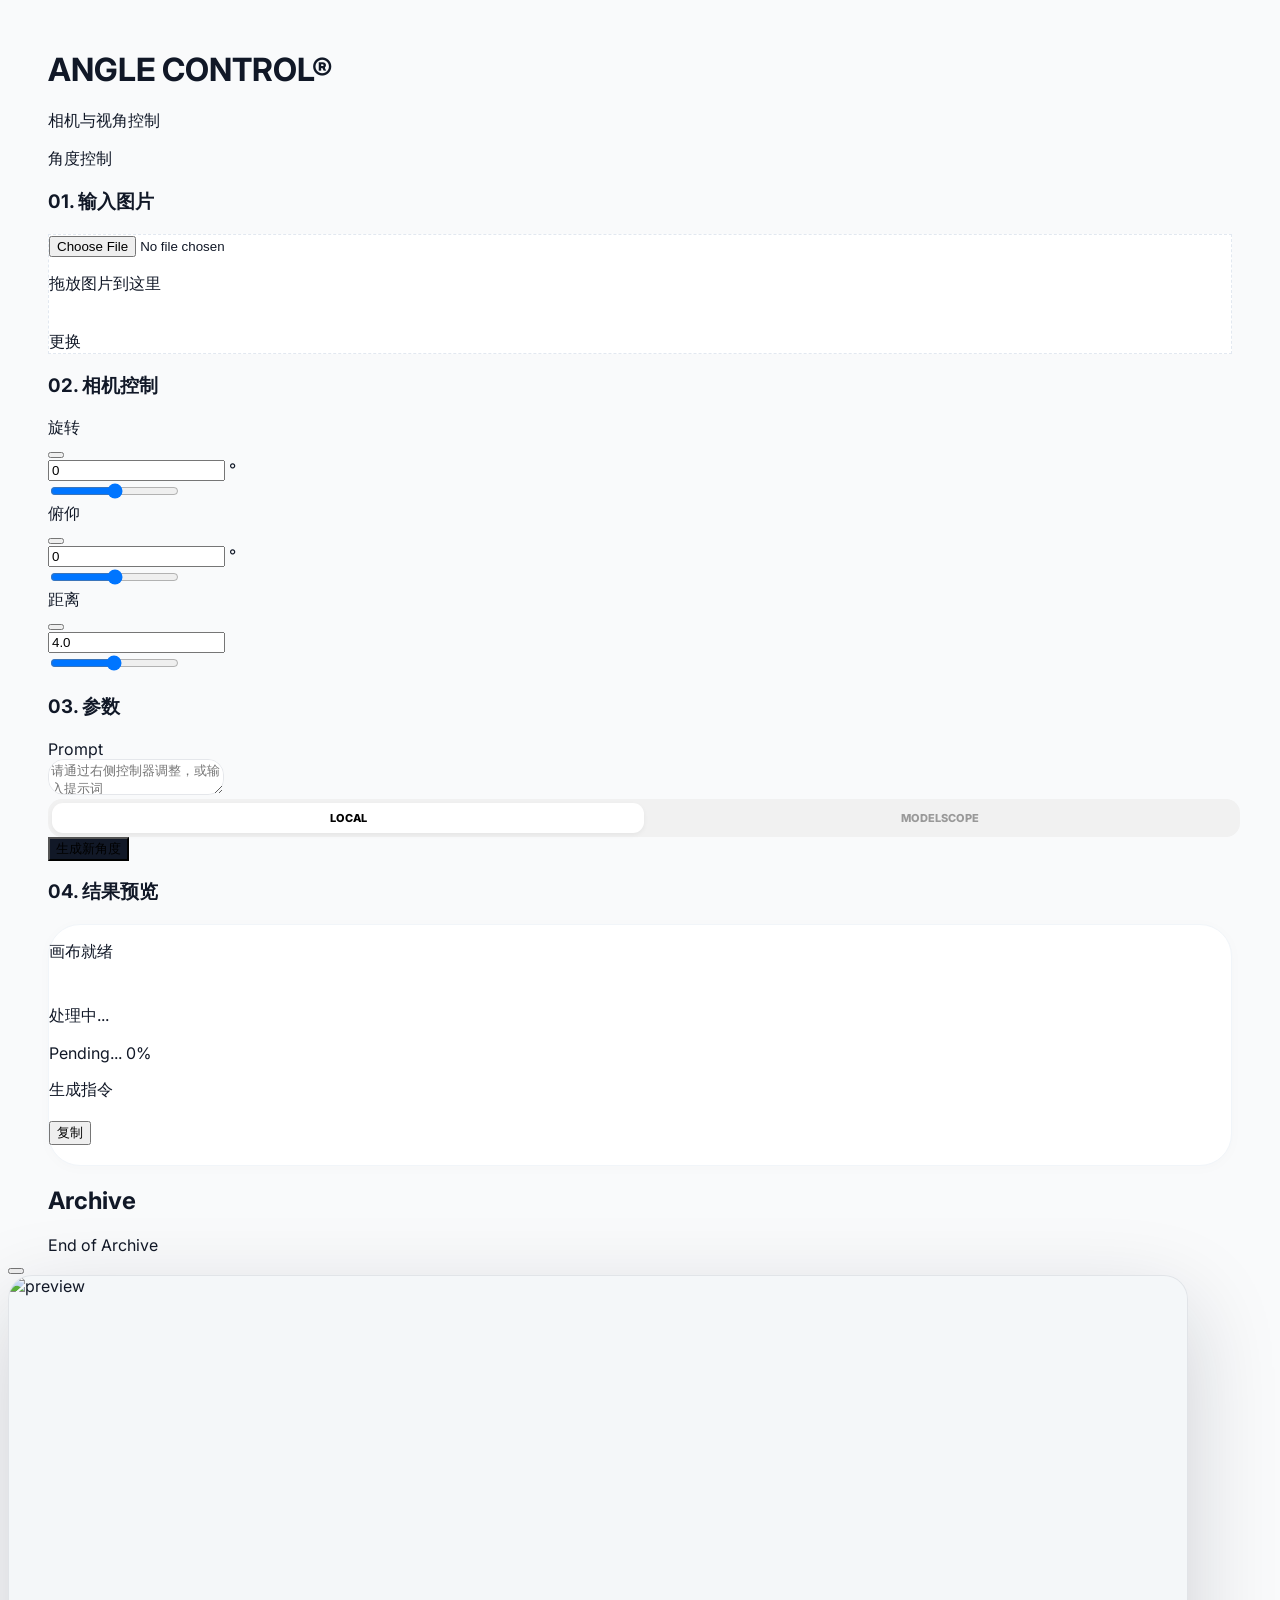
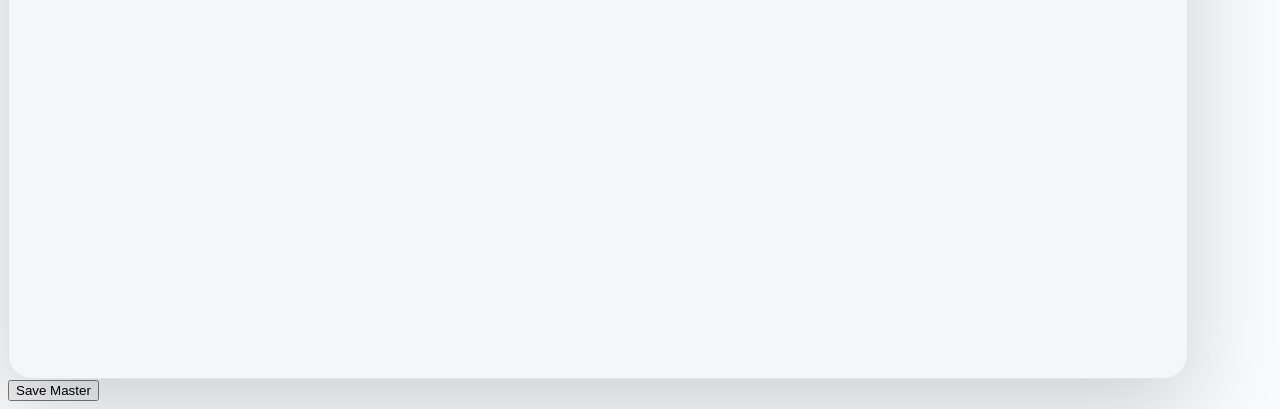
==== static/angle.html @ 5c7ffe30 "Add files via upload" ====
<!DOCTYPE html>
<html lang="zh-CN">

<head>
    <meta charset="UTF-8">
    <meta name="viewport" content="width=device-width, initial-scale=1.0">
    <link rel="icon" href="/static/logo.png" type="image/png">
    <title>Angle Control | 视角重塑</title>
    <script>
        (function(){
            try {
                var theme = localStorage.getItem('studio_theme') || localStorage.getItem('canvas_theme') || 'light';
                if(theme === 'dark') {
                    document.documentElement.classList.add('studio-theme-dark');
                    document.documentElement.classList.add('theme-dark');
                }
            } catch(e) {}
        })();
    </script>
    <script src="https://cdn.tailwindcss.com"></script>
    <script src="https://unpkg.com/lucide@latest"></script>
    <script src="/static/theme.js?v=20260516-theme-sync"></script>
    <script src="/static/i18n.js?v=20260512-pages2"></script>
    <script src="/static/image-preview.js?v=20260516"></script>
    <script src="/static/history-bulk-manager.js?v=20260517"></script>
    <script type="importmap">
        {
            "imports": {
                "three": "https://unpkg.com/three@0.160.0/build/three.module.js"
            }
        }
    </script>
    <style>
        @import url('https://fonts.googleapis.com/css2?family=Inter:wght@300;400;600;800&family=JetBrains+Mono:wght@400;700&display=swap');

        :root {
            --accent: #111827;
            --bg: #f9fafb;
            --card: #ffffff;
            --easing: cubic-bezier(0.4, 0, 0.2, 1);
        }

        /* --- 极简悬浮浅灰滚动条 (无底色/左移) --- */
        *::-webkit-scrollbar {
            width: 10px !important;
            height: 10px !important;
            background: transparent !important;
        }

        *::-webkit-scrollbar-track {
            background: transparent !important;
            border: none !important;
        }

        *::-webkit-scrollbar-thumb {
            background-color: #d8d8d8 !important;
            border: 3px solid transparent !important;
            border-right-width: 5px !important;
            /* 增加右侧间距，使滚动条向左位移 */
            background-clip: padding-box !important;
            border-radius: 10px !important;
        }

        *::-webkit-scrollbar-thumb:hover {
            background-color: #c0c0c0 !important;
        }

        *::-webkit-scrollbar-corner {
            background: transparent !important;
        }

        * {
            scrollbar-width: thin !important;
            scrollbar-color: #d8d8d8 transparent !important;
        }

        body {
            background-color: var(--bg);
            font-family: 'Inter', -apple-system, sans-serif;
            color: var(--accent);
            -webkit-font-smoothing: antialiased;
        }

        .container-box {
            max-width: 1280px;
            margin: 0 auto;
            padding: 0 40px;
            margin-top: 50px;
        }

        /* 统一组件风格 */
        .glass-btn {
            background: #111827;
            transition: all 0.3s var(--easing);
        }

        .glass-btn:hover {
            background: #000;
            transform: translateY(-1px);
            box-shadow: 0 12px 24px rgba(0, 0, 0, 0.1);
        }

        .glass-btn:active {
            transform: scale(0.98);
        }

        .upload-item {
            background: var(--card);
            border: 1px dashed #e2e8f0;
            transition: all 0.4s var(--easing);
        }

        .upload-item:hover {
            border-color: #000;
            background: #fff;
            transform: translateY(-2px);
        }

        .result-frame {
            background: #ffffff;
            border-radius: 32px;
            border: 1px solid #f1f5f9;
            box-shadow: 0 2px 15px rgba(0, 0, 0, 0.02);
        }

        .masonry-grid {
            display: grid;
            grid-template-columns: repeat(2, 1fr);
            gap: 1.25rem;
        }

        @media (min-width: 768px) {
            .masonry-grid {
                grid-template-columns: repeat(4, 1fr);
            }
        }

        .masonry-item {
            aspect-ratio: 1 / 1;
            background: #fff;
            border: 1px solid #f1f5f9;
            border-radius: 24px;
            overflow: hidden;
            transition: all 0.5s var(--easing);
            position: relative;
        }

        .masonry-item:hover {
            transform: translateY(-6px);
            box-shadow: 0 20px 40px rgba(0, 0, 0, 0.08);
        }

        .nano-input {
            background: #ffffff;
            border-radius: 16px;
            transition: all 0.3s ease;
            border: 1px solid #e5e7eb;
        }

        .nano-input:focus {
            background: #ffffff;
            box-shadow: 0 0 0 2px #000;
            border-color: transparent;
        }

        @keyframes b-loading {
            0% {
                transform: scale(1);
                background: #000;
            }

            50% {
                transform: scale(1.15);
                background: #444;
            }

            100% {
                transform: scale(1);
                background: #000;
            }
        }

        .loading-box {
            width: 10px;
            height: 10px;
            animation: b-loading 1s infinite var(--easing);
        }

        /* 复合切换组件样式 - 来自 zimage */
        .mode-switcher {
            position: relative;
            background: #f1f1f1;
            padding: 4px;
            border-radius: 14px;
            display: flex;
            width: 100%;
        }

        .mode-btn {
            position: relative;
            z-index: 10;
            flex: 1;
            padding: 8px 0;
            text-align: center;
            font-size: 11px;
            font-weight: 800;
            text-transform: uppercase;
            color: #999;
            transition: color 0.3s ease;
            cursor: pointer;
        }

        .mode-btn.active {
            color: #000;
        }

        .mode-glider {
            position: absolute;
            height: calc(100% - 8px);
            width: calc(50% - 4px);
            background: #fff;
            border-radius: 11px;
            box-shadow: 0 2px 5px rgba(0, 0, 0, 0.05);
            transition: transform 0.3s var(--easing);
            z-index: 1;
        }
    </style>
    <link rel="stylesheet" href="/static/theme.css?v=20260510-studio-pages-blue-dark10">
</head>

<body class="selection:bg-black selection:text-white">

    <div class="container-box">
        <header class="flex flex-col md:flex-row justify-between items-end mb-16 gap-6">
            <div class="space-y-1">
                <h1 class="text-4xl font-extrabold tracking-[-0.05em] flex items-center">
                    ANGLE CONTROL<span class="text-base mt-3 ml-1">®</span>
                </h1>
                <p class="text-[10px] font-bold uppercase tracking-[0.5em] text-gray-400" data-i18n="studio.cameraPerspective">Camera & Perspective Control
                </p>
            </div>
            <nav class="flex gap-8 text-[11px] font-bold uppercase tracking-widest text-gray-500">
                <span class="text-black border-b-2 border-black pb-1" data-i18n="nav.angle">Angle</span>
            </nav>
        </header>

        <main class="space-y-12">
            <!-- Row 1: Upload and 3D Control -->
            <div class="grid grid-cols-1 md:grid-cols-2 gap-10 items-start">
                <section class="group w-full">
                    <h3 class="text-[9px] font-black uppercase tracking-[0.3em] mb-5 text-gray-400">01. <span data-i18n="studio.inputSource">Input Source</span>
                    </h3>
                    <div id="dropzone"
                        class="upload-item relative overflow-hidden rounded-2xl aspect-[4/3] flex flex-col items-center justify-center cursor-pointer">
                        <input type="file" id="fileInput" class="hidden" accept="image/*">

                        <div id="uploadContent" class="text-center space-y-4">
                            <div
                                class="w-14 h-14 rounded-full border border-gray-200 bg-white flex items-center justify-center mx-auto group-hover:bg-black group-hover:text-white group-hover:border-black transition-all duration-500">
                                <i data-lucide="arrow-up" class="w-5 h-5"></i>
                            </div>
                            <p class="text-[11px] font-bold uppercase tracking-tight" data-i18n="studio.dropImage">Drop image here</p>
                        </div>

                        <img id="previewImg" class="hidden absolute inset-0 w-full h-full object-cover">

                        <div id="changeOverlay"
                            class="hidden absolute inset-0 bg-black/10 backdrop-blur-sm items-center justify-center opacity-0 hover:opacity-100 transition-opacity">
                            <span
                                class="bg-white px-5 py-2 rounded-full text-[10px] font-bold uppercase tracking-widest shadow-2xl" data-i18n="studio.change">Change</span>
                        </div>
                    </div>
                </section>

                <section id="cameraControl" class="space-y-6 w-full">
                    <h3 class="text-[9px] font-black uppercase tracking-[0.3em] text-gray-400">02. <span data-i18n="studio.cameraControl">Camera Control</span></h3>
                    <div
                        class="w-full aspect-[4/3] flex flex-col md:flex-row bg-white rounded-2xl border border-gray-100 shadow-sm overflow-hidden">
                        <!-- 3D View -->
                        <div id="threeContainer" class="relative flex-1 bg-[#222] h-full min-h-0"></div>

                        <!-- Controls -->
                        <div
                            class="w-full md:w-64 flex-shrink-0 p-5 flex flex-col justify-center gap-4 border-l border-gray-100 bg-white overflow-y-auto">
                            <!-- Horizontal -->
                            <div class="space-y-3">
                                <div
                                    class="flex justify-between items-center text-[10px] font-bold uppercase tracking-wider text-gray-500">
                                    <div class="flex items-center gap-2">
                                        <i data-lucide="move-horizontal" class="w-3 h-3"></i>
                                        <span data-i18n="studio.rotation">Rotation</span>
                                    </div>
                                    <div class="flex items-center gap-1.5">
                                        <button onclick="resetControl('h')"
                                            class="text-gray-300 hover:text-black transition-colors p-1" title="Reset">
                                            <i data-lucide="rotate-ccw" class="w-3 h-3"></i>
                                        </button>
                                        <div class="flex items-center bg-gray-100 rounded-md px-2">
                                            <input type="number" id="val-horizontal" value="0"
                                                class="w-10 bg-transparent py-1 text-black text-center outline-none border-none p-0 text-[10px] font-bold [appearance:textfield] [&::-webkit-outer-spin-button]:appearance-none [&::-webkit-inner-spin-button]:appearance-none"
                                                oninput="syncInput('h')">
                                            <span class="text-gray-400 select-none text-[10px]">°</span>
                                        </div>
                                    </div>
                                </div>
                                <input type="range" id="rotate-h" min="-90" max="90" value="0"
                                    class="w-full h-1.5 bg-gray-200 rounded-lg appearance-none cursor-pointer accent-black">
                            </div>

                            <!-- Vertical -->
                            <div class="space-y-3">
                                <div
                                    class="flex justify-between items-center text-[10px] font-bold uppercase tracking-wider text-gray-500">
                                    <div class="flex items-center gap-2">
                                        <i data-lucide="move-vertical" class="w-3 h-3"></i>
                                        <span data-i18n="studio.pitch">Pitch</span>
                                    </div>
                                    <div class="flex items-center gap-1.5">
                                        <button onclick="resetControl('v')"
                                            class="text-gray-300 hover:text-black transition-colors p-1" title="Reset">
                                            <i data-lucide="rotate-ccw" class="w-3 h-3"></i>
                                        </button>
                                        <div class="flex items-center bg-gray-100 rounded-md px-2">
                                            <input type="number" id="val-vertical" value="0"
                                                class="w-10 bg-transparent py-1 text-black text-center outline-none border-none p-0 text-[10px] font-bold [appearance:textfield] [&::-webkit-outer-spin-button]:appearance-none [&::-webkit-inner-spin-button]:appearance-none"
                                                oninput="syncInput('v')">
                                            <span class="text-gray-400 select-none text-[10px]">°</span>
                                        </div>
                                    </div>
                                </div>
                                <input type="range" id="rotate-v" min="-90" max="90" value="0"
                                    class="w-full h-1.5 bg-gray-200 rounded-lg appearance-none cursor-pointer accent-black">
                            </div>

                            <!-- Distance -->
                            <div class="space-y-3">
                                <div
                                    class="flex justify-between items-center text-[10px] font-bold uppercase tracking-wider text-gray-500">
                                    <div class="flex items-center gap-2">
                                        <i data-lucide="zoom-in" class="w-3 h-3"></i>
                                        <span data-i18n="studio.distance">Distance</span>
                                    </div>
                                    <div class="flex items-center gap-1.5">
                                        <button onclick="resetControl('d')"
                                            class="text-gray-300 hover:text-black transition-colors p-1" title="Reset">
                                            <i data-lucide="rotate-ccw" class="w-3 h-3"></i>
                                        </button>
                                        <div class="flex items-center bg-gray-100 rounded-md px-2">
                                            <input type="number" id="val-distance" value="4.0" step="0.1"
                                                class="w-10 bg-transparent py-1 text-black text-center outline-none border-none p-0 text-[10px] font-bold [appearance:textfield] [&::-webkit-outer-spin-button]:appearance-none [&::-webkit-inner-spin-button]:appearance-none"
                                                oninput="syncInput('d')">
                                        </div>
                                    </div>
                                </div>
                                <input type="range" id="distance" min="0.1" max="8" value="4" step="0.1"
                                    class="w-full h-1.5 bg-gray-200 rounded-lg appearance-none cursor-pointer accent-black">
                            </div>
                        </div>
                    </div>
                </section>
            </div>

            <!-- Row 2: Parameters & Result -->
            <div class="grid grid-cols-1 md:grid-cols-2 gap-10 items-stretch">
                <section class="flex flex-col space-y-6">
                    <h3 class="text-[9px] font-black uppercase tracking-[0.3em] text-gray-400">03. <span data-i18n="studio.parameters">Parameters</span></h3>

                    <div class="space-y-3 flex-1 flex flex-col">
                        <div class="flex items-center gap-2 text-gray-800 ml-1">
                            <i data-lucide="text-quote" class="w-3 h-3"></i>
                            <span class="text-[10px] font-bold uppercase tracking-widest">Prompt</span>
                        </div>
                        <textarea id="promptInput"
                            class="nano-input w-full flex-1 p-5 text-sm outline-none resize-none placeholder-gray-300"
                            placeholder="请通过右侧控制器调整，或输入提示词"></textarea>
                    </div>

                    <!-- Engine Switcher -->
                    <div class="mode-switcher">
                        <div id="modeLocal" class="mode-btn active flex items-center justify-center gap-1.5"
                            onclick="switchEngine('local')">
                            <i data-lucide="monitor" class="w-3 h-3"></i>
                            <span>Local</span>
                        </div>
                        <div id="modeCloud" class="mode-btn flex items-center justify-center gap-1.5"
                            onclick="switchEngine('cloud')">
                            <i data-lucide="cloud" class="w-3 h-3"></i>
                            <span>ModelScope</span>
                        </div>
                        <div id="glider" class="mode-glider"></div>
                    </div>

                    <button id="genBtn" onclick="handleGenerate()"
                        class="glass-btn w-full py-5 text-white rounded-xl font-bold text-[11px] uppercase tracking-[0.4em] flex items-center justify-center gap-3 shadow-xl shadow-black/10 disabled:opacity-50 disabled:cursor-not-allowed">
                        <i data-lucide="zap" id="btnIcon" class="w-4 h-4 text-yellow-400"></i>
                        <span id="btnText" data-i18n="studio.generateAngle">Generate New Angle</span>
                    </button>
                </section>

                <section class="space-y-6 flex flex-col">
                    <h3 class="text-[9px] font-black uppercase tracking-[0.3em] text-gray-400">04. <span data-i18n="studio.resultPreview">Result Preview</span></h3>
                    <div id="resultBox"
                        class="result-frame relative aspect-[4/3] w-full flex items-center justify-center overflow-hidden group">
                        <div id="emptyState" class="text-center space-y-4 opacity-20">
                            <i data-lucide="camera" class="w-12 h-12 mx-auto stroke-[1px]"></i>
                            <p class="text-[10px] font-black tracking-[0.5em] uppercase" data-i18n="studio.canvasReady">Canvas Ready</p>
                        </div>

                        <div id="loadingState" class="hidden flex flex-col items-center gap-5 w-full max-w-[80%]">
                            <div class="loading-box"></div>
                            <p class="text-[10px] font-bold uppercase tracking-[0.4em] animate-pulse" data-i18n="studio.processing">Processing...</p>
                            <!-- Progress Bar -->
                            <div id="cloud-progress-container" class="hidden w-full mt-4">
                                <div class="flex justify-between text-[9px] font-bold text-gray-400 mb-1 uppercase tracking-widest">
                                    <span id="cloud-status-text">Pending...</span>
                                    <span id="cloud-percent">0%</span>
                                </div>
                                <div class="w-full bg-gray-100 rounded-full h-1.5 overflow-hidden">
                                    <div id="cloud-progress-bar" class="bg-black h-full rounded-full transition-all duration-300" style="width: 0%"></div>
                                </div>
                            </div>
                        </div>

                        <div id="textResult"
                            class="hidden w-full h-full p-12 flex flex-col items-center justify-center text-center space-y-8">
                            <i data-lucide="terminal" class="w-12 h-12 text-gray-300 mx-auto"></i>
                            <div class="space-y-4 max-w-md">
                                <p class="text-[10px] font-bold uppercase tracking-[0.5em] text-gray-400" data-i18n="studio.generatedCommand">Generated
                                    Command
                                </p>
                                <h2 id="generatedText" class="text-2xl font-bold leading-relaxed text-gray-900"></h2>
                            </div>
                            <button onclick="copyText()"
                                class="px-8 py-3 bg-gray-100 hover:bg-black hover:text-white rounded-full text-[10px] font-bold uppercase tracking-widest transition-all flex items-center gap-2">
                                <i data-lucide="copy" class="w-3 h-3"></i><span data-i18n="studio.copy">Copy</span>
                            </button>
                        </div>

                        <img id="outputImg"
                            class="hidden w-full h-full object-contain p-8 cursor-zoom-in transition-all duration-700 hover:scale-[1.02]"
                            onclick="zoomImage()">

                        <a id="downloadBtn" href="#" download
                            class="hidden absolute bottom-8 right-8 w-14 h-14 bg-white shadow-2xl rounded-2xl flex items-center justify-center hover:bg-black hover:text-white transition-all duration-500 border border-gray-100">
                            <i data-lucide="download" class="w-5 h-5"></i>
                        </a>
                    </div>
                </section>
            </div>
        </main>

        <section class="mt-32">
            <div class="flex items-center gap-6 mb-10">
                <h2 class="text-[11px] font-black uppercase tracking-[0.5em]">Archive</h2>
                <div class="h-px flex-1 bg-black/5"></div>
            </div>
            <div id="masonry" class="masonry-grid"></div>
            <div id="loadMoreTrigger"
                class="py-16 text-center opacity-20 text-[10px] font-bold uppercase tracking-widest">
                End of Archive
            </div>
        </section>
    </div>

    <div id="lightbox" onclick="handleOutsideClick(event)"
        class="hidden fixed inset-0 z-50 bg-white/95 backdrop-blur-3xl flex items-center justify-center p-8">
        <button onclick="closeLightbox()"
            class="absolute top-10 right-10 p-2 hover:rotate-90 transition-transform duration-500">
            <i data-lucide="x" class="w-8 h-8"></i>
        </button>

        <div class="w-full h-full flex flex-col items-center justify-center" style="max-width:min(1280px, 92vw)">
            <div id="lightboxFrame" class="studio-preview-frame hidden">
                <img id="lightboxImg" src="" class="studio-preview-img" alt="preview">
                <div id="lightboxRes" data-no-pan
                    class="absolute top-4 left-4 bg-black/30 backdrop-blur-md border border-white/20 text-white px-3 py-1.5 rounded-full text-[10px] font-medium tracking-wider opacity-0 transition-opacity duration-300 pointer-events-none z-10">
                </div>
            </div>
            <div class="mt-8">
                <button onclick="downloadLightboxImage()"
                    class="px-10 py-4 bg-black text-white rounded-full text-[10px] font-black uppercase tracking-widest flex items-center gap-3 shadow-xl">
                    <i data-lucide="save" class="w-4 h-4"></i> Save Master
                </button>
            </div>
        </div>
    </div>

    <script type="module">
        import * as THREE from 'three';

        // Initialize WebSocket Listener for Cloud Progress
        window.addEventListener('message', function(event) {
            const data = event.data;
            if (data && data.type === 'cloud_status') {
                updateCloudProgress(data);
            }
        });

        function updateCloudProgress(data) {
            const container = document.getElementById('cloud-progress-container');
            const statusText = document.getElementById('cloud-status-text');
            const progressBar = document.getElementById('cloud-progress-bar');
            const percentText = document.getElementById('cloud-percent');

            if (!container || !statusText || !progressBar) return;

            // Show container if hidden
            if (container.classList.contains('hidden')) {
                container.classList.remove('hidden');
            }

            // Update UI
            if (data.status) {
                // Simplify status text (remove internal details if needed)
                let displayStatus = data.status;
                if (displayStatus.includes("PENDING")) displayStatus = "Queueing...";
                if (displayStatus.includes("RUNNING")) displayStatus = "Generating...";
                statusText.innerText = displayStatus;
            }

            if (typeof data.progress !== 'undefined' && typeof data.total !== 'undefined') {
                const percent = Math.min(100, Math.round((data.progress / data.total) * 100));
                progressBar.style.width = `${percent}%`;
                percentText.innerText = `${percent}%`;
            }
        }

        const container = document.getElementById('threeContainer');
        const scene = new THREE.Scene();
        scene.background = new THREE.Color(0x222222);

        // Camera setup
        const camera = new THREE.PerspectiveCamera(75, 1, 0.1, 1000);

        // Renderer setup
        const renderer = new THREE.WebGLRenderer({ antialias: true, alpha: true });
        renderer.setSize(container.clientWidth, container.clientHeight);
        renderer.setPixelRatio(window.devicePixelRatio);
        container.appendChild(renderer.domElement);

        // Objects
        const geometry = new THREE.PlaneGeometry(3, 3);
        const material = new THREE.MeshStandardMaterial({
            color: 0x444444,
            side: THREE.DoubleSide
        });
        const cube = new THREE.Mesh(geometry, material);
        scene.add(cube);

        const gridHelper = new THREE.GridHelper(20, 20, 0x444444, 0x333333);
        scene.add(gridHelper);

        // Lighting
        const ambientLight = new THREE.AmbientLight(0xffffff, 0.6);
        scene.add(ambientLight);
        const pointLight = new THREE.DirectionalLight(0xffffff, 1);
        pointLight.position.set(5, 10, 7);
        scene.add(pointLight);

        // Camera Logic
        const sliderH = document.getElementById('rotate-h');
        const sliderV = document.getElementById('rotate-v');
        const sliderD = document.getElementById('distance');
        const valH = document.getElementById('val-horizontal');
        const valV = document.getElementById('val-vertical');
        const valD = document.getElementById('val-distance');

        window.updateCamera = function () {
            const lon = parseFloat(sliderH.value);
            const lat = parseFloat(sliderV.value);
            const dist = parseFloat(sliderD.value);

            // Sync inputs (avoid overwriting if active)
            if (document.activeElement !== valH) valH.value = lon;
            if (document.activeElement !== valV) valV.value = lat;
            if (document.activeElement !== valD) valD.value = dist.toFixed(1);

            const phi = THREE.MathUtils.degToRad(90 - lat);
            const theta = THREE.MathUtils.degToRad(lon);

            camera.position.x = dist * Math.sin(phi) * Math.sin(theta);
            camera.position.y = dist * Math.cos(phi);
            camera.position.z = dist * Math.sin(phi) * Math.cos(theta);
            camera.lookAt(0, 0, 0);

            // Real-time update prompt
            updatePromptWithAngle(lon, lat, dist);
        }

        window.syncInput = (type) => {
            if (type === 'h') {
                let v = parseFloat(valH.value);
                if (!isNaN(v)) sliderH.value = v;
            } else if (type === 'v') {
                let v = parseFloat(valV.value);
                if (!isNaN(v)) sliderV.value = v;
            } else if (type === 'd') {
                let v = parseFloat(valD.value);
                if (!isNaN(v)) sliderD.value = v;
            }
            window.updateCamera();
        };

        window.resetControl = (type) => {
            if (type === 'h') {
                sliderH.value = 0;
                valH.value = 0;
            } else if (type === 'v') {
                sliderV.value = 0;
                valV.value = 0;
            } else if (type === 'd') {
                sliderD.value = 4;
                valD.value = 4;
            }
            window.updateCamera();
        };

        function updatePromptWithAngle(h, v, d) {
            let parts = [];
            if (h !== 0) {
                const dir = h > 0 ? "向右" : "向左";
                parts.push(`${dir}旋转${Math.abs(h)}度`);
            }
            if (v !== 0) {
                const dir = v > 0 ? "俯视" : "仰视";
                parts.push(`${dir}${Math.abs(v)}度`);
            }

            // Distance logic
            let lensText = "";
            if (d > 4) {
                lensText = "使用广角镜头";
            } else if (d < 4) {
                lensText = "使用特写镜头";
            }

            // Removed "保持原位" default text to show placeholder

            let resultText = "";
            if (parts.length > 0) {
                resultText = `将相机${parts.join("，")}`;
            }

            if (lensText) {
                resultText += (resultText ? "，" : "将相机") + lensText;
            }

            const promptInput = document.getElementById('promptInput');
            let currentText = promptInput.value;

            // Regex to find existing angle command (including lens info)
            const regex = /将相机.*?(?=(\n|$))/g;

            if (regex.test(currentText)) {
                // Replace existing
                promptInput.value = currentText.replace(regex, resultText);
            } else {
                // Append if not exists and resultText is not empty
                if (resultText) {
                    if (currentText.trim()) {
                        promptInput.value = currentText.trim() + '\n' + resultText;
                    } else {
                        promptInput.value = resultText;
                    }
                }
            }
        }

        sliderH.addEventListener('input', window.updateCamera);
        sliderV.addEventListener('input', window.updateCamera);
        sliderD.addEventListener('input', window.updateCamera);
        window.updateCamera();

        // Animation Loop
        function animate() {
            requestAnimationFrame(animate);
            renderer.render(scene, camera);
        }
        animate();

        // Handle Resize
        const resizeObserver = new ResizeObserver(() => {
            const w = container.clientWidth;
            const h = container.clientHeight;
            camera.aspect = w / h;
            camera.updateProjectionMatrix();
            renderer.setSize(w, h);
        });
        resizeObserver.observe(container);

        // Expose function to update texture
        window.update3DTexture = (url) => {
            new THREE.TextureLoader().load(url, (texture) => {
                texture.colorSpace = THREE.SRGBColorSpace;

                // Adjust plane aspect ratio to match image
                const imageAspect = texture.image.width / texture.image.height;
                cube.scale.set(1, 1 / imageAspect, 1);
                if (imageAspect > 1) {
                    cube.scale.set(1, 1 / imageAspect, 1);
                    // Reset base scale to 3
                    cube.geometry.dispose();
                    cube.geometry = new THREE.PlaneGeometry(3, 3 / imageAspect);
                    cube.scale.set(1, 1, 1);
                } else {
                    cube.geometry.dispose();
                    cube.geometry = new THREE.PlaneGeometry(3 * imageAspect, 3);
                    cube.scale.set(1, 1, 1);
                }

                cube.material = new THREE.MeshBasicMaterial({
                    map: texture,
                    side: THREE.DoubleSide
                });
                cube.material.needsUpdate = true;

                // Show control panel (already visible, but keep logic safe)
                document.getElementById('cameraControl').classList.remove('hidden');

                // Force resize check after texture load
                setTimeout(() => {
                    const w = container.clientWidth;
                    const h = container.clientHeight;
                    camera.aspect = w / h;
                    camera.updateProjectionMatrix();
                    renderer.setSize(w, h);
                }, 100);
            });
        };
    </script>

    <script>
        lucide.createIcons();
        function tr(key){ return window.StudioI18n ? StudioI18n.t(key) : key; }
        function applyLanguage(lang){
            if(lang && window.StudioI18n) StudioI18n.set(lang);
            document.title = tr('nav.angle');
            const btnText = document.getElementById('btnText');
            if(btnText && !document.getElementById('genBtn')?.disabled) btnText.textContent = tr('studio.generateAngle');
        }
        window.addEventListener('message', event => {
            if(event.data?.type === 'studio-lang') applyLanguage(event.data.lang);
        });
        window.addEventListener('studio-lang-change', () => { document.title = tr('nav.angle'); });
        
        // --- Engine Switcher Logic (UI Only) ---
        let currentEngine = 'local';
        const ENGINE_MODE_KEY = 'angle_engine_mode';

        window.switchEngine = function(mode) {
            currentEngine = mode;
            localStorage.setItem(ENGINE_MODE_KEY, mode);

            const glider = document.getElementById('glider');
            const localBtn = document.getElementById('modeLocal');
            const cloudBtn = document.getElementById('modeCloud');

            if (mode === 'local') {
                glider.style.transform = 'translateX(0)';
                localBtn.classList.add('active');
                cloudBtn.classList.remove('active');
            } else {
                glider.style.transform = 'translateX(100%)';
                cloudBtn.classList.add('active');
                localBtn.classList.remove('active');
            }
        };

        function generateUUID() {
            if (typeof crypto !== 'undefined' && crypto.randomUUID) {
                try { return crypto.randomUUID(); } catch (e) { }
            }
            return 'xxxxxxxx-xxxx-4xxx-yxxx-xxxxxxxxxxxx'.replace(/[xy]/g, function (c) {
                var r = Math.random() * 16 | 0, v = c == 'x' ? r : (r & 0x3 | 0x8);
                return v.toString(16);
            });
        }
        const CLIENT_ID = localStorage.getItem("client_id") || generateUUID();
        localStorage.setItem("client_id", CLIENT_ID);

        let uploadedPath = "";
        let uploadedFile = null; // Store raw file for cloud upload
        let currentResult = null;
        let allHistory = [];
        let currentIndex = 0;
        const PAGE_SIZE = 30;

        const dropzone = document.getElementById('dropzone');
        const fileInput = document.getElementById('fileInput');
        const previewImg = document.getElementById('previewImg');
        const promptInput = document.getElementById('promptInput');

        dropzone.onclick = () => fileInput.click();
        fileInput.onchange = (e) => handleFile(e.target.files[0]);

        // Drag and Drop
        dropzone.addEventListener('dragover', (e) => {
            e.preventDefault();
            dropzone.classList.add('border-black', 'bg-gray-50');
        });
        dropzone.addEventListener('dragleave', () => {
            dropzone.classList.remove('border-black', 'bg-gray-50');
        });
        dropzone.addEventListener('drop', (e) => {
            e.preventDefault();
            dropzone.classList.remove('border-black', 'bg-gray-50');
            if (e.dataTransfer.files && e.dataTransfer.files[0]) {
                handleFile(e.dataTransfer.files[0]);
            }
        });

        // Paste support
        let isHovering = false;
        dropzone.addEventListener('mouseenter', () => isHovering = true);
        dropzone.addEventListener('mouseleave', () => isHovering = false);
        window.addEventListener('paste', (e) => {
            if (!isHovering) return;
            const items = (e.clipboardData || e.originalEvent.clipboardData).items;
            for (let item of items) {
                if (item.kind === 'file' && item.type.startsWith('image/')) {
                    const file = item.getAsFile();
                    handleFile(file);
                    break;
                }
            }
        });

        async function handleFile(file) {
            if (!file) return;
            uploadedFile = file; // Store for cloud usage
            const btn = document.getElementById('genBtn');
            const btnText = document.getElementById('btnText');

            btn.disabled = true;
            btnText.innerText = tr('studio.uploading');

            const reader = new FileReader();
            reader.onload = (e) => {
                previewImg.src = e.target.result;
                previewImg.classList.remove('hidden');
                document.getElementById('uploadContent').classList.add('opacity-0');
                document.getElementById('changeOverlay').classList.replace('hidden', 'flex');

                // Automatically apply to 3D scene
                if (window.update3DTexture) {
                    window.update3DTexture(e.target.result);
                }
            };
            reader.readAsDataURL(file);

            const formData = new FormData();
            formData.append('files', file);
            try {
                const res = await fetch('/api/upload', { method: 'POST', body: formData });
                const data = await res.json();
                uploadedPath = data.files[0].comfy_name;
                btn.disabled = false;
                btnText.innerText = tr('studio.generateAngle');
            } catch (err) {
                console.error("Upload error");
                btnText.innerText = tr('studio.uploadFailed');
                btn.disabled = false;
            }
        }

        function applyAngleToPrompt() {
            const h = parseInt(document.getElementById('rotate-h').value);
            const v = parseInt(document.getElementById('rotate-v').value);

            let parts = [];
            if (h !== 0) {
                const dir = h > 0 ? "向右" : "向左";
                parts.push(`${dir}旋转${Math.abs(h)}度`);
            }
            if (v !== 0) {
                const dir = v > 0 ? "俯视" : "仰视";
                parts.push(`${dir}${Math.abs(v)}度`);
            }

            if (parts.length === 0) {
                parts.push("保持原位");
            }

            const resultText = `将相机${parts.join("，")}`;

            const promptInput = document.getElementById('promptInput');
            // Check if there is existing content, if so append new line
            if (promptInput.value.trim()) {
                promptInput.value += '\n' + resultText;
            } else {
                promptInput.value = resultText;
            }

            // Visual feedback
            promptInput.style.transition = "0.2s";
            promptInput.style.borderColor = "#000";
            promptInput.style.boxShadow = "0 0 0 2px rgba(0,0,0,0.1)";
            setTimeout(() => {
                promptInput.style.borderColor = "";
                promptInput.style.boxShadow = "";
            }, 500);
        }

        async function runCloudTask() {
            if (!uploadedFile) throw new Error("Please upload an image first");

            // Get token from centralized management (Personal -> Global)
            let token = localStorage.getItem('modelscope_api_token');
            
            if (!token) {
                try {
                    const res = await fetch('/api/config/token');
                    if (res.ok) {
                        const data = await res.json();
                        if (data.token) token = data.token;
                    }
                } catch (e) {
                    console.warn("Failed to fetch global token", e);
                }
            }

            if (!token) {
                if (window.parent && typeof window.parent.openTokenModal === 'function') {
                    window.parent.openTokenModal();
                    // Allow the error to propagate so user sees the message
                    // const err = new Error("请先点击右上角设置 ModelScope Token");
                    // err.silent = true;
                    // throw err;
                }
                throw new Error("请先点击右上角设置 ModelScope Token");
            }

            // Convert image to Base64
            const toBase64 = file => new Promise((resolve, reject) => {
                const reader = new FileReader();
                reader.readAsDataURL(file);
                reader.onload = () => resolve(reader.result);
                reader.onerror = error => reject(error);
            });

            const dataUri = await toBase64(uploadedFile);
            console.log("DataURI generated, length:", dataUri.length);

            // Submit task via dedicated Angle endpoint
            // Get Client ID from parent if available
            let clientId = null;
            try {
                if (window.parent && window.parent.CID) {
                    clientId = window.parent.CID;
                }
            } catch (e) { console.warn("Cannot access parent CID", e); }

            const payload = {
                "prompt": promptInput.value,
                "api_key": token,
                "type": "angle",
                "model": "Qwen/Qwen-Image-Edit-2511",
                "image_urls": [dataUri],
                "client_id": clientId
            };

            // Reset Progress Bar
            document.getElementById('cloud-progress-container').classList.add('hidden');
            document.getElementById('cloud-progress-bar').style.width = '0%';
            document.getElementById('cloud-percent').innerText = '0%';

            let response;
            try {
                 response = await fetch('/api/angle/generate', {
                    method: 'POST',
                    headers: { 'Content-Type': 'application/json' },
                    body: JSON.stringify(payload)
                });
            } catch (netErr) {
                 throw new Error(`Network Error: ${netErr.message}`);
            }

            // Handle Timeout / Continue Loop
            while (response.ok) {
                 const data = await response.json();
                 
                 // If success with URL
                 if (data.url) {
                     return { images: [data.url] };
                 }

                 // If timeout status, ask user
                 if (data.status === 'timeout') {
                     const taskId = data.task_id;
                     const userContinue = confirm("Cloud generation is taking longer than expected (300s). The queue might be full.\n\nDo you want to continue waiting?");
                     
                     if (userContinue) {
                         // Call poll endpoint
                         const pollPayload = {
                             "task_id": taskId,
                             "api_key": token,
                             "client_id": clientId
                         };
                         
                         // Update UI to show we are still waiting
                         updateCloudProgress({status: "Resuming...", progress: 0, total: 150});
                         
                         response = await fetch('/api/angle/poll_status', {
                            method: 'POST',
                            headers: { 'Content-Type': 'application/json' },
                            body: JSON.stringify(pollPayload)
                         });
                         continue; // Loop back to check response
                     } else {
                         throw new Error("User cancelled waiting.");
                     }
                 }
                 
                 // Unknown success response
                 throw new Error("Unknown response format");
            }

            if (!response.ok) {
                 const errText = await response.text();
                 // Try to parse JSON error if possible
                 try {
                     const errJson = JSON.parse(errText);
                     if (errJson.detail) throw new Error(errJson.detail);
                 } catch (e) {}
                 throw new Error(`Generation Failed: ${errText}`);
            }

            const data = await response.json();
            if (data.url) {
                return {
                    images: [data.url]
                };
            } else {
                throw new Error("No image URL in response");
            }
        }

        async function handleGenerate() {
            if (!uploadedPath && currentEngine === 'local') {
                // ... existing local check ...
                const dropzone = document.getElementById('dropzone');
                dropzone.style.transition = "0.2s";
                dropzone.style.borderColor = "#ef4444";
                dropzone.style.transform = "scale(0.98)";
                setTimeout(() => {
                    dropzone.style.borderColor = "";
                    dropzone.style.transform = "scale(1)";
                }, 300);
                return;
            }
            
            if (!uploadedFile && currentEngine === 'cloud') {
                 alert("Please upload an image first");
                 return;
            }

            // Allow manual prompt even if angle not applied, but require prompt input
            if (!promptInput.value.trim()) {
                promptInput.style.transition = "0.2s";
                promptInput.style.borderColor = "#ef4444";
                setTimeout(() => {
                    promptInput.style.borderColor = "";
                }, 300);
                return;
            }

            const btn = document.getElementById('genBtn');
            const btnText = document.getElementById('btnText');

            btn.disabled = true;
            btn.style.backgroundColor = '#333';
            btn.innerHTML = `<i data-lucide="zap" class="w-4 h-4 text-yellow-400 fill-yellow-400 animate-pulse"></i><span class="tracking-[0.4em] text-[11px] uppercase">${tr('studio.processing')}</span>`;
            lucide.createIcons();

            document.getElementById('emptyState').classList.add('hidden');
            document.getElementById('outputImg').classList.add('hidden');
            document.getElementById('textResult').classList.add('hidden'); // Ensure text result is hidden
            document.getElementById('loadingState').classList.remove('hidden');

            try {
                let data;
                
                if (currentEngine === 'cloud') {
                    // Cloud Logic
                    data = await runCloudTask();
                } else {
                    // Local Logic
                    const seed = Math.floor(Math.random() * 1000000000000000);
                    const res = await fetch('/api/generate', {
                        method: 'POST',
                        headers: { 'Content-Type': 'application/json' },
                        body: JSON.stringify({
                            workflow_json: "2511.json",
                            params: {
                                "31": { "image": uploadedPath },
                                "11": { "prompt": promptInput.value },
                                "14": { "seed": seed }
                            },
                            type: "angle",
                            client_id: CLIENT_ID
                        })
                    });
                    data = await res.json();
                    if (data.error) throw new Error(data.error);
                    if (!data.images?.length) throw new Error("No images returned");
                }

                currentResult = data;
                const outputImg = document.getElementById('outputImg');
                const downloadBtn = document.getElementById('downloadBtn');

                outputImg.src = data.images[0];
                outputImg.classList.remove('hidden');
                document.getElementById('loadingState').classList.add('hidden');

                downloadBtn.href = data.images[0];
                downloadBtn.classList.remove('hidden');
                downloadBtn.download = `Angle-${Date.now()}.png`;

                btn.style.backgroundColor = '';
                btn.innerHTML = `<i data-lucide="zap" class="w-4 h-4 text-yellow-400"></i><span id="btnText">${tr('studio.generateAngle')}</span>`;
                btn.disabled = false;
                lucide.createIcons();

                // Add to history
                renderImageCard({
                    images: data.images,
                    prompt: promptInput.value,
                    timestamp: Date.now(),
                    is_cloud: (currentEngine === 'cloud')
                }, true);

            } catch (err) {
                console.error(err);
                btn.style.backgroundColor = '';
                btn.innerHTML = `<i data-lucide="zap" class="w-4 h-4 text-yellow-400"></i><span id="btnText">Generation Failed</span>`;
                lucide.createIcons();
                document.getElementById('loadingState').classList.add('hidden');
                document.getElementById('emptyState').classList.remove('hidden');
                btn.disabled = false;
                if (!err.silent) {
                    alert(err.message);
                }
            }
        }

        window.copyText = () => {
            const text = document.getElementById('generatedText').innerText;
            navigator.clipboard.writeText(text).then(() => {
                const btn = document.querySelector('#textResult button');
                const originalHTML = btn.innerHTML;
                btn.innerHTML = `<i data-lucide="check" class="w-3 h-3"></i> Copied`;
                setTimeout(() => {
                    btn.innerHTML = originalHTML;
                    lucide.createIcons();
                }, 2000);
            });
        };

        // History Management
        function renderImageCard(data, isNew = false) {
            const masonry = document.getElementById('masonry');
            const imgUrl = data.images ? data.images[0] : '';
            if (!imgUrl) return;

            const card = document.createElement('div');
            card.dataset.historyTs = data.timestamp;
            card.className = "masonry-item relative group cursor-pointer";

            card.onclick = () => { if(document.body.classList.contains('history-bulk-selecting')) return; openLightbox(imgUrl); };
            
            // ModelScope Badge
            const isCloud = data.is_cloud || (imgUrl && imgUrl.includes('cloud_angle'));
            const badgeHtml = isCloud ? `
                <div class="absolute top-3 left-3 z-10">
                    <img src="/static/modelscope.gif" class="h-4 w-auto object-contain bg-white/90 rounded-full p-0.5 shadow-sm">
                </div>
            ` : '';

            card.innerHTML = `
                <img src="${imgUrl}" class="w-full h-full object-cover block transform group-hover:scale-105 transition-transform duration-[1.5s]">
                ${badgeHtml}
                <div class="absolute inset-0 bg-gradient-to-t from-black/80 via-transparent to-transparent opacity-0 group-hover:opacity-100 transition-all duration-300 p-6 flex flex-col justify-end pointer-events-none">
                    <p class="text-white text-[10px] font-bold uppercase tracking-widest line-clamp-2">${data.prompt || "Angle Control"}</p>
                </div>
            `;

            if (isNew) masonry.prepend(card);
            else masonry.appendChild(card);
        }

        function loadNextPage() {
            const batch = allHistory.slice(currentIndex, currentIndex + PAGE_SIZE);
            if (batch.length === 0) {
                const el = document.getElementById('loadMoreTrigger');
                if (el) el.innerText = "End of Archive";
                return;
            }
            batch.forEach(item => renderImageCard(item, false));
            currentIndex += PAGE_SIZE;
        }

        async function loadHistory() {
            try {
                const res = await fetch('/api/history?type=angle');
                const history = await res.json();
                if (history && Array.isArray(history)) {
                    allHistory = history;
                    document.getElementById('masonry').innerHTML = '';
                    currentIndex = 0;
                    loadNextPage();
                }
            } catch (e) { console.error(e); }
        }

        // Lightbox
        let lightboxPreview = null;
        function ensureLightboxPreview(){
            if(!lightboxPreview && window.StudioImagePreview){
                lightboxPreview = StudioImagePreview.attach(document.getElementById('lightboxFrame'));
            }
            return lightboxPreview;
        }
        function openLightbox(url) {
            const frame = document.getElementById('lightboxFrame');
            const img = document.getElementById('lightboxImg');
            const resPill = document.getElementById('lightboxRes');

            resPill.style.opacity = '0';
            ensureLightboxPreview();
            if(lightboxPreview) lightboxPreview.reset();
            img.src = url;

            const lb = document.getElementById('lightbox');
            lb.classList.replace('hidden', 'flex');
            frame.classList.remove('hidden');
            document.body.style.overflow = 'hidden';

            const updateRes = () => {
                if (img.naturalWidth) {
                    resPill.innerText = `${img.naturalWidth} x ${img.naturalHeight}`;
                    resPill.style.opacity = '1';
                }
            };

            img.onload = updateRes;
            if (img.complete) updateRes();
        }

        function closeLightbox() {
            if(lightboxPreview) lightboxPreview.reset();
            const lb = document.getElementById('lightbox');
            lb.classList.replace('flex', 'hidden');
            document.body.style.overflow = 'auto';
        }

        function handleOutsideClick(e) {
            if (e.target.id === 'lightbox') closeLightbox();
        }

        function downloadLightboxImage() {
            const imgUrl = document.getElementById('lightboxImg').src;
            const link = document.createElement('a');
            link.href = imgUrl;
            link.download = `Angle-Master-${Date.now()}.png`;
            document.body.appendChild(link);
            link.click();
            document.body.removeChild(link);
        }

        function zoomImage() {
            if (currentResult && currentResult.images && currentResult.images[0]) {
                openLightbox(currentResult.images[0]);
            }
        }

        // Init
        const observer = new IntersectionObserver((entries) => {
            if (entries[0].isIntersecting && allHistory.length > 0) {
                loadNextPage();
            }
        }, { threshold: 0.1 });

        window.onload = () => {
            applyLanguage();
            // Restore engine mode
            const savedMode = localStorage.getItem(ENGINE_MODE_KEY);
            if (savedMode && (savedMode === 'local' || savedMode === 'cloud')) {
                switchEngine(savedMode);
            }

            loadHistory();
            window.HistoryBulkManager?.attach({masonry:'#masonry'});
            observer.observe(document.getElementById('loadMoreTrigger'));
        };

        // WebSocket for real-time updates (optional but good for multi-tab sync)
        const wsProtocol = window.location.protocol === 'https:' ? 'wss:' : 'ws:';
        const wsUrl = `${wsProtocol}//${window.location.host}/ws/stats?client_id=${CLIENT_ID}`;
        const socket = new WebSocket(wsUrl);
        socket.onopen = () => {
            setInterval(() => {
                if (socket.readyState === WebSocket.OPEN) socket.send("ping");
            }, 30000);
        };
    </script>
</body>

</html>
---- static/theme.css ----
html.studio-theme-dark,
html.studio-theme-dark body,
body.studio-theme-dark {
    color-scheme: dark;
    background: #08090c !important;
    color: #e8e8ea !important;
}

html,
body {
    overscroll-behavior: auto;
}

* {
    scrollbar-width: thin !important;
    scrollbar-color: rgba(148, 163, 184, .72) transparent !important;
}

*::-webkit-scrollbar {
    width: 10px !important;
    height: 10px !important;
    background: transparent !important;
}

*::-webkit-scrollbar-track {
    background: transparent !important;
}

*::-webkit-scrollbar-thumb {
    min-height: 36px;
    background-color: rgba(148, 163, 184, .72) !important;
    border: 3px solid transparent !important;
    border-right-width: 3px !important;
    background-clip: padding-box !important;
    border-radius: 999px !important;
}

*::-webkit-scrollbar-thumb:hover {
    background-color: rgba(100, 116, 139, .86) !important;
}

*::-webkit-scrollbar-corner {
    background: transparent !important;
}

body.studio-theme-dark {
    --accent: #e8e8ea;
    --bg: #08090c;
    --bg-base: #08090c;
    --card: #111216;
    --text-main: #e8e8ea;
}

html.studio-theme-dark body .app-shell,
html.studio-theme-dark body .sidebar,
html.studio-theme-dark body .stage,
body.studio-theme-dark .app-shell,
body.studio-theme-dark .sidebar,
body.studio-theme-dark .stage {
    background: #08090c !important;
    border-color: #25262b !important;
}

html.studio-theme-dark body .stage,
body.studio-theme-dark .stage {
    box-shadow: inset 0 0 42px rgba(255,255,255,.015);
}

html.studio-theme-dark body .nav-item,
body.studio-theme-dark .nav-item {
    color: #8f9aab;
}

html.studio-theme-dark body .nav-item:hover,
body.studio-theme-dark .nav-item:hover {
    background: #111216 !important;
    color: #e8e8ea !important;
}

html.studio-theme-dark body .nav-item.active,
body.studio-theme-dark .nav-item.active {
    background: #d8dee9 !important;
    color: #10141d !important;
    box-shadow: 0 12px 24px rgba(0,0,0,.28);
}

html.studio-theme-dark body .logo-ring,
body.studio-theme-dark .logo-ring {
    border-color: #d8dee9 !important;
}

html.studio-theme-dark body #logo-dot,
body.studio-theme-dark #logo-dot {
    background: #d8dee9 !important;
}

html.studio-theme-dark body .nano-monitor,
body.studio-theme-dark .nano-monitor {
    background: rgba(17,18,22,.88) !important;
    color: #d8dee9;
    border-color: rgba(255,255,255,.10) !important;
    box-shadow: 0 12px 34px rgba(0,0,0,.24);
}

html.studio-theme-dark body .divider,
body.studio-theme-dark .divider {
    background: rgba(216,222,233,.14) !important;
}

html.studio-theme-dark body .theme-dock-btn,
body.studio-theme-dark .theme-dock-btn {
    background: #111216;
    border-color: #25262b;
    color: #9aa6b8;
}

html.studio-theme-dark body .theme-dock-btn:hover,
html.studio-theme-dark body .theme-dock-btn.active,
body.studio-theme-dark .theme-dock-btn:hover,
body.studio-theme-dark .theme-dock-btn.active {
    background: #d8dee9;
    border-color: #d8dee9;
    color: #10141d;
}

html.studio-theme-dark body .console-card,
html.studio-theme-dark body .nano-input,
html.studio-theme-dark body .upload-item,
html.studio-theme-dark body .result-frame,
html.studio-theme-dark body .masonry-item,
html.studio-theme-dark body .work-panel,
html.studio-theme-dark body .setting-row,
html.studio-theme-dark body .tool-panel,
html.studio-theme-dark body .control-panel,
html.studio-theme-dark body .topbar,
html.studio-theme-dark body .composer,
html.studio-theme-dark body .composer-body,
html.studio-theme-dark body .bubble.assistant,
html.studio-theme-dark body .history-popover,
html.studio-theme-dark body .thread-item,
html.studio-theme-dark body .lightbox-card,
html.studio-theme-dark body #lightboxCard,
html.studio-theme-dark body .bg-white,
html.studio-theme-dark body .bg-gray-50,
html.studio-theme-dark body .bg-slate-50,
html.studio-theme-dark body .bg-gray-50\/50,
html.studio-theme-dark body .bg-white\/90,
html.studio-theme-dark body .bg-\[\#fbfdff\],
body.studio-theme-dark .console-card,
body.studio-theme-dark .nano-input,
body.studio-theme-dark .upload-item,
body.studio-theme-dark .result-frame,
body.studio-theme-dark .masonry-item,
body.studio-theme-dark .work-panel,
body.studio-theme-dark .setting-row,
body.studio-theme-dark .tool-panel,
body.studio-theme-dark .control-panel,
body.studio-theme-dark .topbar,
body.studio-theme-dark .composer,
body.studio-theme-dark .composer-body,
body.studio-theme-dark .bubble.assistant,
body.studio-theme-dark .history-popover,
body.studio-theme-dark .thread-item,
body.studio-theme-dark .lightbox-card,
body.studio-theme-dark #lightboxCard,
body.studio-theme-dark .bg-white,
body.studio-theme-dark .bg-gray-50,
body.studio-theme-dark .bg-slate-50,
body.studio-theme-dark .bg-gray-50\/50,
body.studio-theme-dark .bg-white\/90,
body.studio-theme-dark .bg-\[\#fbfdff\] {
    background-color: #111216 !important;
    border-color: #25262b !important;
    color: #e8e8ea !important;
}

html.studio-theme-dark body .bg-gray-100,
html.studio-theme-dark body .bg-slate-100,
html.studio-theme-dark body .select-shell,
html.studio-theme-dark body .model-pill,
html.studio-theme-dark body .ratio-grid,
html.studio-theme-dark body .resolution-toggle,
html.studio-theme-dark body .mode-switch,
html.studio-theme-dark body .mini-ratio,
body.studio-theme-dark .bg-gray-100,
body.studio-theme-dark .bg-slate-100,
body.studio-theme-dark .select-shell,
body.studio-theme-dark .model-pill,
body.studio-theme-dark .ratio-grid,
body.studio-theme-dark .resolution-toggle,
body.studio-theme-dark .mode-switch,
body.studio-theme-dark .mini-ratio {
    background-color: #0c0d10 !important;
    border-color: #25262b !important;
}

html.studio-theme-dark body input,
html.studio-theme-dark body textarea,
html.studio-theme-dark body select,
body.studio-theme-dark input,
body.studio-theme-dark textarea,
body.studio-theme-dark select {
    color: #e8e8ea !important;
}

html.studio-theme-dark body input::placeholder,
html.studio-theme-dark body textarea::placeholder,
body.studio-theme-dark input::placeholder,
body.studio-theme-dark textarea::placeholder {
    color: #657286 !important;
}

html.studio-theme-dark body .text-black,
html.studio-theme-dark body .text-gray-700,
html.studio-theme-dark body .text-slate-700,
html.studio-theme-dark body .setting-title,
html.studio-theme-dark body h1,
html.studio-theme-dark body h2,
html.studio-theme-dark body h3,
body.studio-theme-dark .text-black,
body.studio-theme-dark .text-gray-700,
body.studio-theme-dark .text-slate-700,
body.studio-theme-dark .setting-title,
body.studio-theme-dark h1,
body.studio-theme-dark h2,
body.studio-theme-dark h3 {
    color: #e8e8ea !important;
}

html.studio-theme-dark body .text-gray-300,
html.studio-theme-dark body .text-gray-400,
html.studio-theme-dark body .text-gray-500,
html.studio-theme-dark body .text-slate-400,
html.studio-theme-dark body .text-slate-500,
html.studio-theme-dark body .setting-meta,
html.studio-theme-dark body .label-nano,
body.studio-theme-dark .text-gray-300,
body.studio-theme-dark .text-gray-400,
body.studio-theme-dark .text-gray-500,
body.studio-theme-dark .text-slate-400,
body.studio-theme-dark .text-slate-500,
body.studio-theme-dark .setting-meta,
body.studio-theme-dark .label-nano {
    color: #8f9aab !important;
}

html.studio-theme-dark body .border-gray-100,
html.studio-theme-dark body .border-gray-200,
html.studio-theme-dark body .border-gray-300,
html.studio-theme-dark body .border-slate-100,
html.studio-theme-dark body .border-slate-200,
html.studio-theme-dark body .border-black,
html.studio-theme-dark body .border-white,
html.studio-theme-dark body .border-\[\#f1f5f9\],
html.studio-theme-dark body .border-\[\#eef2f7\],
body.studio-theme-dark .border-gray-100,
body.studio-theme-dark .border-gray-200,
body.studio-theme-dark .border-gray-300,
body.studio-theme-dark .border-slate-100,
body.studio-theme-dark .border-slate-200,
body.studio-theme-dark .border-black,
body.studio-theme-dark .border-white,
body.studio-theme-dark .border-\[\#f1f5f9\],
body.studio-theme-dark .border-\[\#eef2f7\] {
    border-color: #2a3444 !important;
}

html.studio-theme-dark body .glass-btn,
html.studio-theme-dark body .btn-action-dark,
html.studio-theme-dark body .send-btn,
html.studio-theme-dark body .gen-btn,
html.studio-theme-dark body .comfy-run,
html.studio-theme-dark body .llm-run,
html.studio-theme-dark body .primary-btn,
html.studio-theme-dark body .bg-black,
body.studio-theme-dark .glass-btn,
body.studio-theme-dark .btn-action-dark,
body.studio-theme-dark .send-btn,
body.studio-theme-dark .gen-btn,
body.studio-theme-dark .comfy-run,
body.studio-theme-dark .llm-run,
body.studio-theme-dark .primary-btn,
body.studio-theme-dark .bg-black {
    background-color: #d8dee9 !important;
    color: #10141d !important;
}

html.studio-theme-dark body .glass-btn:hover,
html.studio-theme-dark body .btn-action-dark:hover,
html.studio-theme-dark body .bg-black:hover,
body.studio-theme-dark .glass-btn:hover,
body.studio-theme-dark .btn-action-dark:hover,
body.studio-theme-dark .bg-black:hover {
    background-color: #c8d0dc !important;
}

html.studio-theme-dark body .gallery-lightbox,
html.studio-theme-dark body #lightbox,
body.studio-theme-dark .gallery-lightbox,
body.studio-theme-dark #lightbox {
    background: rgba(15,20,29,.78) !important;
    backdrop-filter: blur(22px) saturate(1.05);
}

html.studio-theme-dark body .masonry-item:hover,
html.studio-theme-dark body .console-card:focus-within,
html.studio-theme-dark body .select-shell:focus-within,
body.studio-theme-dark .masonry-item:hover,
body.studio-theme-dark .console-card:focus-within,
body.studio-theme-dark .select-shell:focus-within {
    border-color: #566174 !important;
    box-shadow: 0 20px 44px rgba(0,0,0,.28) !important;
}

html.studio-theme-dark body .console-card textarea,
html.studio-theme-dark body #prompt,
html.studio-theme-dark body #promptInput,
body.studio-theme-dark .console-card textarea,
body.studio-theme-dark #prompt,
body.studio-theme-dark #promptInput {
    color: #e5e9f0 !important;
    caret-color: #d8dee9;
}

html.studio-theme-dark body .size-btn,
html.studio-theme-dark body .model-option,
html.studio-theme-dark body .ratio-option,
html.studio-theme-dark body .resolution-option,
html.studio-theme-dark body .mini-ratio button,
html.studio-theme-dark body .mode-switch button,
body.studio-theme-dark .size-btn,
body.studio-theme-dark .model-option,
body.studio-theme-dark .ratio-option,
body.studio-theme-dark .resolution-option,
body.studio-theme-dark .mini-ratio button,
body.studio-theme-dark .mode-switch button {
    background: #111722 !important;
    border-color: #2a3444 !important;
    color: #9aa6b8 !important;
}

html.studio-theme-dark body .size-btn:hover,
html.studio-theme-dark body .model-option:hover,
html.studio-theme-dark body .ratio-option:hover,
html.studio-theme-dark body .resolution-option:hover,
body.studio-theme-dark .size-btn:hover,
body.studio-theme-dark .model-option:hover,
body.studio-theme-dark .ratio-option:hover,
body.studio-theme-dark .resolution-option:hover {
    border-color: #566174 !important;
    color: #d8dee9 !important;
}

html.studio-theme-dark body .size-btn.active,
html.studio-theme-dark body .model-option.active,
html.studio-theme-dark body .ratio-option.active,
html.studio-theme-dark body .resolution-option.active,
html.studio-theme-dark body .mini-ratio button.active,
html.studio-theme-dark body .mode-switch button.active,
body.studio-theme-dark .size-btn.active,
body.studio-theme-dark .model-option.active,
body.studio-theme-dark .ratio-option.active,
body.studio-theme-dark .resolution-option.active,
body.studio-theme-dark .mini-ratio button.active,
body.studio-theme-dark .mode-switch button.active {
    background: #d8dee9 !important;
    border-color: #d8dee9 !important;
    color: #10141d !important;
    box-shadow: 0 10px 24px rgba(0,0,0,.2) !important;
}

html.studio-theme-dark body .ios-slider,
body.studio-theme-dark .ios-slider {
    background: #2a3444 !important;
}

html.studio-theme-dark body .ios-switch input:checked + .ios-slider,
body.studio-theme-dark .ios-switch input:checked + .ios-slider {
    background: #d8dee9 !important;
}

html.studio-theme-dark body .ios-slider:before,
body.studio-theme-dark .ios-slider:before {
    background: #111722 !important;
    box-shadow: 0 2px 8px rgba(0,0,0,.38) !important;
}

html.studio-theme-dark body .composer-wrap,
body.studio-theme-dark .composer-wrap {
    background: linear-gradient(to top,#0f141d 82%,rgba(15,20,29,0)) !important;
}

html.studio-theme-dark body .canvas-gate,
body.studio-theme-dark .canvas-gate {
    background-color: #0f141d !important;
    background-image: radial-gradient(rgba(148,163,184,.18) 1px, transparent 1px) !important;
}

html.studio-theme-dark body .gate-panel,
html.studio-theme-dark body .canvas-item,
html.studio-theme-dark body .canvas-open,
body.studio-theme-dark .gate-panel,
body.studio-theme-dark .canvas-item,
body.studio-theme-dark .canvas-open {
    background: #171d29 !important;
    border-color: #2a3444 !important;
    color: #e5e9f0 !important;
}

html.studio-theme-dark body .canvas-item:hover,
body.studio-theme-dark .canvas-item:hover {
    background: #202838 !important;
}

html.studio-theme-dark body .canvas-item.active,
body.studio-theme-dark .canvas-item.active {
    background: #263247 !important;
    color: #e5e9f0 !important;
}

html.studio-theme-dark body .canvas-card-title,
html.studio-theme-dark body .gate-title,
html.studio-theme-dark body .gate-name-input,
body.studio-theme-dark .canvas-card-title,
body.studio-theme-dark .gate-title,
body.studio-theme-dark .gate-name-input {
    color: #e5e9f0 !important;
}

html.studio-theme-dark body .canvas-card-time,
html.studio-theme-dark body .gate-subtitle,
body.studio-theme-dark .canvas-card-time {
    color: #8f9aab !important;
}

body.studio-theme-dark .gate-subtitle {
    color: #8f9aab !important;
}

html.studio-theme-dark body .canvas-preview-mark,
html.studio-theme-dark body .canvas-delete,
html.studio-theme-dark body .secondary-btn,
html.studio-theme-dark body .gate-back,
html.studio-theme-dark body .gate-trash-entry,
html.studio-theme-dark body .create-cancel,
html.studio-theme-dark body .gate-create-row,
html.studio-theme-dark body .gate-actions,
html.studio-theme-dark body .trash-note,
html.studio-theme-dark body .emoji-picker,
html.studio-theme-dark body .create-menu,
html.studio-theme-dark body .selection-hub,
html.studio-theme-dark body .output-preview,
body.studio-theme-dark .canvas-preview-mark,
body.studio-theme-dark .canvas-delete,
body.studio-theme-dark .secondary-btn,
body.studio-theme-dark .gate-back,
body.studio-theme-dark .gate-trash-entry,
body.studio-theme-dark .create-cancel,
body.studio-theme-dark .gate-create-row,
body.studio-theme-dark .gate-actions,
body.studio-theme-dark .trash-note,
body.studio-theme-dark .emoji-picker,
body.studio-theme-dark .create-menu,
body.studio-theme-dark .selection-hub,
body.studio-theme-dark .output-preview {
    background: #111722 !important;
    border-color: #2a3444 !important;
    color: #d8dee9 !important;
}

html.studio-theme-dark body .gate-trash-badge,
body.studio-theme-dark .gate-trash-badge {
    background: #d8dee9 !important;
    color: #10141d !important;
    border-color: #111722 !important;
}

html.studio-theme-dark body .secondary-btn.active,
body.studio-theme-dark .secondary-btn.active {
    background: #d8dee9 !important;
    border-color: #d8dee9 !important;
    color: #10141d !important;
}

html.studio-theme-dark body .canvas-delete:hover,
html.studio-theme-dark body .create-cancel:hover,
body.studio-theme-dark .canvas-delete:hover,
body.studio-theme-dark .create-cancel:hover {
    background: rgba(248,113,113,.14) !important;
    border-color: rgba(248,113,113,.32) !important;
    color: #fca5a5 !important;
}

html.studio-theme-dark body .canvas-restore:hover,
body.studio-theme-dark .canvas-restore:hover {
    background: rgba(16,185,129,.14) !important;
    border-color: rgba(16,185,129,.32) !important;
    color: #6ee7b7 !important;
}

html.studio-theme-dark body .canvas-delete-box,
body.studio-theme-dark .canvas-delete-box {
    background: #202838 !important;
    border: 1px solid #2a3444;
}

html.studio-theme-dark body .canvas-confirm-btn,
html.studio-theme-dark body .create-confirm,
body.studio-theme-dark .canvas-confirm-btn,
body.studio-theme-dark .create-confirm {
    background: #d8dee9 !important;
    color: #10141d !important;
}

html.studio-theme-dark body .output-resolution,
body.studio-theme-dark .output-resolution {
    background: rgba(17,23,34,.86) !important;
    color: #d8dee9 !important;
}

html.studio-theme-dark body .shell .topbar,
body.studio-theme-dark .shell .topbar {
    background: transparent !important;
    border-color: transparent !important;
    backdrop-filter: none !important;
}

html.studio-theme-dark body .shell,
html.studio-theme-dark body .shell .board,
body.studio-theme-dark .shell,
body.studio-theme-dark .shell .board {
    background-color: #0f141d !important;
    background-image: radial-gradient(rgba(148,163,184,.18) 1px, transparent 1px) !important;
}

html.studio-theme-dark body .shell.theme-dark,
body.studio-theme-dark .shell.theme-dark {
    --page: #0f141d;
    --grid: rgba(148,163,184,.18);
    --panel: rgba(17,23,34,.88);
    --card: #171d29;
    --card-solid: #171d29;
    --soft: #111722;
    --soft-2: #202838;
    --line: rgba(148,163,184,.16);
    --line-2: rgba(148,163,184,.22);
    --text: #e5e9f0;
    --muted: #9aa6b8;
    --faint: #78869a;
    --shadow: rgba(0,0,0,.2);
    --strong: #d8dee9;
    --strong-text: #10141d;
}

html.studio-theme-dark body .shell .panel,
body.studio-theme-dark .shell .panel {
    background: rgba(17,23,34,.86) !important;
    border: 1px solid rgba(148,163,184,.16) !important;
    box-shadow: 0 14px 36px rgba(0,0,0,.18) !important;
}

html.studio-theme-dark body .shell .node,
body.studio-theme-dark .shell .node {
    background: #171d29 !important;
    border-color: rgba(148,163,184,.16) !important;
    box-shadow: 0 16px 42px rgba(0,0,0,.22) !important;
    color: #e5e9f0 !important;
}

html.studio-theme-dark body .shell .node-head,
body.studio-theme-dark .shell .node-head {
    background: #171d29 !important;
    border-bottom-color: rgba(148,163,184,.14) !important;
}

html.studio-theme-dark body .shell .node-title,
body.studio-theme-dark .shell .node-title {
    color: #8f9aab !important;
}

html.studio-theme-dark body .shell .node.selected,
body.studio-theme-dark .shell .node.selected {
    outline-color: rgba(216,222,233,.72) !important;
}

html.studio-theme-dark body .shell .toolbar,
body.studio-theme-dark .shell .toolbar {
    gap: 8px;
}

html.studio-theme-dark body .shell .tool-btn,
html.studio-theme-dark body .shell .select-lite,
html.studio-theme-dark body .shell .gen-count-row,
html.studio-theme-dark body .shell .seg,
html.studio-theme-dark body .shell .llm-mode,
html.studio-theme-dark body .shell .mode-tabs,
body.studio-theme-dark .shell .tool-btn,
body.studio-theme-dark .shell .select-lite,
body.studio-theme-dark .shell .gen-count-row,
body.studio-theme-dark .shell .seg,
body.studio-theme-dark .shell .llm-mode,
body.studio-theme-dark .shell .mode-tabs {
    background: #111722 !important;
    border: 1px solid rgba(148,163,184,.16) !important;
    box-shadow: none !important;
    color: #9aa6b8 !important;
}

html.studio-theme-dark body .shell .gen-settings,
html.studio-theme-dark body .shell .setting-row,
html.studio-theme-dark body .shell .comfy-settings,
body.studio-theme-dark .shell .gen-settings,
body.studio-theme-dark .shell .setting-row,
body.studio-theme-dark .shell .comfy-settings {
    background: #111722 !important;
    border: 1px solid rgba(148,163,184,.16) !important;
    box-shadow: none !important;
    color: #d8dee9 !important;
}

html.studio-theme-dark body .shell .setting-title,
body.studio-theme-dark .shell .setting-title {
    color: #8f9aab !important;
}

html.studio-theme-dark body .shell .setting-input,
html.studio-theme-dark body .shell .setting-check,
html.studio-theme-dark body .shell .gen-count-input,
body.studio-theme-dark .shell .setting-input,
body.studio-theme-dark .shell .setting-check,
body.studio-theme-dark .shell .gen-count-input {
    background: #171d29 !important;
    border-color: rgba(148,163,184,.16) !important;
    color: #e5e9f0 !important;
    box-shadow: none !important;
}

html.studio-theme-dark body .shell .gen-step-btn,
body.studio-theme-dark .shell .gen-step-btn {
    color: #8f9aab !important;
}

html.studio-theme-dark body .shell .gen-step-btn:hover,
body.studio-theme-dark .shell .gen-step-btn:hover {
    background: #202838 !important;
    color: #e5e9f0 !important;
}

html.studio-theme-dark body .shell .tool-btn:hover,
html.studio-theme-dark body .shell .select-lite:hover,
body.studio-theme-dark .shell .tool-btn:hover,
body.studio-theme-dark .shell .select-lite:hover {
    background: #171d29 !important;
    border-color: #566174 !important;
    color: #e5e9f0 !important;
}

html.studio-theme-dark body .shell .llm-mode button,
html.studio-theme-dark body .shell .seg button,
html.studio-theme-dark body .shell .mode-tabs button,
body.studio-theme-dark .shell .llm-mode button,
body.studio-theme-dark .shell .seg button,
body.studio-theme-dark .shell .mode-tabs button {
    background: transparent !important;
    border-color: transparent !important;
    color: #9aa6b8 !important;
    box-shadow: none !important;
}

html.studio-theme-dark body .shell .llm-mode button.active,
html.studio-theme-dark body .shell .seg button.active,
html.studio-theme-dark body .shell .mode-tabs button.active,
body.studio-theme-dark .shell .llm-mode button.active,
body.studio-theme-dark .shell .seg button.active,
body.studio-theme-dark .shell .mode-tabs button.active {
    background: #d8dee9 !important;
    border-color: #d8dee9 !important;
    color: #10141d !important;
}

html.studio-theme-dark body .shell .llm-system,
html.studio-theme-dark body .shell .llm-chat-input,
html.studio-theme-dark body .shell .llm-chat-log,
html.studio-theme-dark body .shell .llm-output,
html.studio-theme-dark body .shell .llm-chat-pane,
body.studio-theme-dark .shell .llm-system,
body.studio-theme-dark .shell .llm-chat-input,
body.studio-theme-dark .shell .llm-chat-log,
body.studio-theme-dark .shell .llm-output,
body.studio-theme-dark .shell .llm-chat-pane {
    background: #111722 !important;
    border-color: #2a3444 !important;
    color: #d8dee9 !important;
}

html.studio-theme-dark body .shell .llm-pane-resizer::before,
body.studio-theme-dark .shell .llm-pane-resizer::before {
    background: #475569 !important;
}

html.studio-theme-dark body .shell .llm-bubble.assistant,
body.studio-theme-dark .shell .llm-bubble.assistant {
    background: #202838 !important;
    border-color: #2a3444 !important;
    color: #e5e9f0 !important;
}

html.studio-theme-dark body .shell .llm-bubble.user,
body.studio-theme-dark .shell .llm-bubble.user {
    background: #d8dee9 !important;
    color: #10141d !important;
}

html.studio-theme-dark body .shell .image-node img,
html.studio-theme-dark body .shell .output-grid img,
html.studio-theme-dark body .shell .output-preview img,
html.studio-theme-dark body .shell .blank-image,
html.studio-theme-dark body .shell .input-item,
html.studio-theme-dark body .shell .prompt-node textarea,
html.studio-theme-dark body .shell .llm-system,
html.studio-theme-dark body .shell .llm-chat-input,
html.studio-theme-dark body .shell .model-input,
body.studio-theme-dark .shell .image-node img,
body.studio-theme-dark .shell .output-grid img,
body.studio-theme-dark .shell .output-preview img,
body.studio-theme-dark .shell .blank-image,
body.studio-theme-dark .shell .input-item,
body.studio-theme-dark .shell .prompt-node textarea,
body.studio-theme-dark .shell .llm-system,
body.studio-theme-dark .shell .llm-chat-input,
body.studio-theme-dark .shell .model-input {
    background: #0f141d !important;
    border-color: rgba(148,163,184,.16) !important;
}

html.studio-theme-dark body .shell .blank-image,
body.studio-theme-dark .shell .blank-image {
    color: #8f9aab !important;
    border-style: dashed !important;
}

html.studio-theme-dark body .shell .blank-image:hover,
html.studio-theme-dark body .shell .blank-image.drag-over,
body.studio-theme-dark .shell .blank-image:hover,
body.studio-theme-dark .shell .blank-image.drag-over {
    background: #151b27 !important;
    border-color: rgba(216,222,233,.42) !important;
    color: #d8dee9 !important;
}

html.studio-theme-dark body .shell .image-caption,
body.studio-theme-dark .shell .image-caption {
    color: #8f9aab !important;
}

html.studio-theme-dark body .shell .input-label,
body.studio-theme-dark .shell .input-label {
    background: rgba(15,20,29,.78) !important;
    color: #d8dee9 !important;
}

html.studio-theme-dark body .shell .prompt-list .bg-slate-50,
html.studio-theme-dark body .shell .prompt-list .border-slate-100,
body.studio-theme-dark .shell .prompt-list .bg-slate-50,
body.studio-theme-dark .shell .prompt-list .border-slate-100 {
    background: #111722 !important;
    border-color: rgba(148,163,184,.16) !important;
    color: #c8d0dc !important;
}

html.studio-theme-dark body .shell .input-index,
body.studio-theme-dark .shell .input-index {
    background: #d8dee9 !important;
    color: #10141d !important;
}

html.studio-theme-dark body .shell .port::after,
body.studio-theme-dark .shell .port::after {
    background: #d8dee9 !important;
    border-color: #111722 !important;
    box-shadow: 0 0 0 1px rgba(148,163,184,.32) !important;
}

html.studio-theme-dark body .shell .drop-overlay,
body.studio-theme-dark .shell .drop-overlay {
    background: rgba(15,20,29,.44) !important;
    color: #c8d0dc !important;
    backdrop-filter: blur(2px) !important;
}

html.studio-theme-dark body .output-drag-preview,
body.studio-theme-dark .output-drag-preview,
.output-drag-preview {
    position: fixed;
    left: -10000px;
    top: -10000px;
    width: 150px;
    height: 150px;
    padding: 8px;
    border-radius: 18px;
    background: #0f141d;
    border: 1px solid rgba(148,163,184,.18);
    box-shadow: 0 16px 40px rgba(0,0,0,.28);
    pointer-events: none;
    z-index: -1;
}

.output-drag-preview img {
    width: 100%;
    height: 100%;
    object-fit: contain;
    border-radius: 12px;
    background: #0f141d;
}

html.studio-theme-dark body .shell .resize-handle,
body.studio-theme-dark .shell .resize-handle {
    background: rgba(17,23,34,.86) !important;
    border-color: rgba(148,163,184,.18) !important;
    color: #8f9aab !important;
}

html.studio-theme-dark body .shell .resize-handle:hover,
body.studio-theme-dark .shell .resize-handle:hover {
    background: #171d29 !important;
    border-color: rgba(216,222,233,.36) !important;
    color: #d8dee9 !important;
}

/* Standalone studio pages: zimage / enhance / klein / angle */
html.studio-theme-dark body .layout-container,
body.studio-theme-dark .layout-container,
html.studio-theme-dark body .container-box,
body.studio-theme-dark .container-box {
    color: #e5e9f0 !important;
}

html.studio-theme-dark body .mode-switcher,
html.studio-theme-dark body .engine-panel,
html.studio-theme-dark body .engine-switch,
html.studio-theme-dark body .ios-slider,
html.studio-theme-dark body .result-frame,
html.studio-theme-dark body .gallery-lightbox,
html.studio-theme-dark body #lightbox,
html.studio-theme-dark body #compareContainer,
html.studio-theme-dark body #compareContainerKlein,
html.studio-theme-dark body #lightboxImg,
body.studio-theme-dark .mode-switcher,
body.studio-theme-dark .engine-panel,
body.studio-theme-dark .engine-switch,
body.studio-theme-dark .ios-slider,
body.studio-theme-dark .result-frame,
body.studio-theme-dark .gallery-lightbox,
body.studio-theme-dark #lightbox,
body.studio-theme-dark #compareContainer,
body.studio-theme-dark #compareContainerKlein,
body.studio-theme-dark #lightboxImg {
    background-color: #111722 !important;
    border-color: rgba(148,163,184,.16) !important;
    color: #e5e9f0 !important;
}

html.studio-theme-dark body .mode-glider,
html.studio-theme-dark body .engine-btn.active,
html.studio-theme-dark body .ios-slider:before,
body.studio-theme-dark .mode-glider,
body.studio-theme-dark .engine-btn.active,
body.studio-theme-dark .ios-slider:before {
    background: #d8dee9 !important;
    color: #10141d !important;
}

html.studio-theme-dark body .mode-btn.active,
html.studio-theme-dark body .engine-btn.active,
body.studio-theme-dark .mode-btn.active,
body.studio-theme-dark .engine-btn.active {
    color: #10141d !important;
}

html.studio-theme-dark body .mode-btn,
html.studio-theme-dark body .engine-btn,
html.studio-theme-dark body .cloud-status,
body.studio-theme-dark .mode-btn,
body.studio-theme-dark .engine-btn,
body.studio-theme-dark .cloud-status {
    color: #8f9aab !important;
}

html.studio-theme-dark body .engine-btn:not(.active):hover,
body.studio-theme-dark .engine-btn:not(.active):hover {
    background: rgba(216,222,233,.08) !important;
    color: #e5e9f0 !important;
}

html.studio-theme-dark body .upload-item:hover,
html.studio-theme-dark body .upload-item.drag-over,
body.studio-theme-dark .upload-item:hover,
body.studio-theme-dark .upload-item.drag-over {
    background: #171d29 !important;
    border-color: rgba(216,222,233,.42) !important;
}

html.studio-theme-dark body .glass-btn,
html.studio-theme-dark body .btn-render,
html.studio-theme-dark body #downloadBtn,
html.studio-theme-dark body #lightboxDownload,
body.studio-theme-dark .glass-btn,
body.studio-theme-dark .btn-render,
body.studio-theme-dark #downloadBtn,
body.studio-theme-dark #lightboxDownload {
    background: #d8dee9 !important;
    color: #10141d !important;
    border-color: #d8dee9 !important;
}

html.studio-theme-dark body .glass-btn:hover,
html.studio-theme-dark body .btn-render:hover,
body.studio-theme-dark .glass-btn:hover,
body.studio-theme-dark .btn-render:hover {
    background: #f1f5f9 !important;
    color: #0f141d !important;
}

html.studio-theme-dark body input[type=range]::-webkit-slider-runnable-track,
body.studio-theme-dark input[type=range]::-webkit-slider-runnable-track {
    background: #2a3444 !important;
}

html.studio-theme-dark body input[type=range]::-webkit-slider-thumb,
body.studio-theme-dark input[type=range]::-webkit-slider-thumb {
    background: #d8dee9 !important;
}

html.studio-theme-dark body .masonry-item img,
html.studio-theme-dark body .result-frame img,
body.studio-theme-dark .masonry-item img,
body.studio-theme-dark .result-frame img {
    background-color: #111722 !important;
}

html.studio-theme-dark body .bg-black,
body.studio-theme-dark .bg-black {
    background-color: #d8dee9 !important;
    color: #10141d !important;
}

html.studio-theme-dark body .hover\:text-black:hover,
body.studio-theme-dark .hover\:text-black:hover {
    color: #e5e9f0 !important;
}

/* Final neutral dark pass: remove blue-tinted surfaces from tool pages. */
html.studio-theme-dark,
html.studio-theme-dark body,
body.studio-theme-dark {
    background: #08090c !important;
    color: #e8e8ea !important;
}

body.studio-theme-dark {
    --bg: #08090c;
    --bg-base: #08090c;
    --page: #08090c;
    --card: #111216;
    --card-solid: #111216;
    --soft: #0c0d10;
    --soft-2: #16171b;
    --panel: rgba(17,18,22,.92);
    --text: #e8e8ea;
    --text-main: #e8e8ea;
    --accent: #e8e8ea;
    --line: #25262b;
    --line-2: #32343a;
}

html.studio-theme-dark body .app-shell,
html.studio-theme-dark body .sidebar,
html.studio-theme-dark body .stage,
html.studio-theme-dark body .shell,
body.studio-theme-dark .app-shell,
body.studio-theme-dark .sidebar,
body.studio-theme-dark .stage,
body.studio-theme-dark .shell {
    background: #08090c !important;
    border-color: #25262b !important;
}

html.studio-theme-dark body .console-card,
html.studio-theme-dark body .nano-input,
html.studio-theme-dark body .upload-item,
html.studio-theme-dark body .result-frame,
html.studio-theme-dark body .masonry-item,
html.studio-theme-dark body .engine-panel,
html.studio-theme-dark body .engine-switch,
html.studio-theme-dark body .mode-switcher,
html.studio-theme-dark body .setting-row,
html.studio-theme-dark body .provider-switch,
html.studio-theme-dark body .ios-slider,
html.studio-theme-dark body #compareContainer,
html.studio-theme-dark body #lightboxImg,
html.studio-theme-dark body #lightbox .bg-white,
html.studio-theme-dark body .bg-white,
html.studio-theme-dark body .bg-white\/90,
html.studio-theme-dark body .bg-white\/95,
html.studio-theme-dark body .bg-gray-50,
html.studio-theme-dark body .bg-gray-50\/50,
html.studio-theme-dark body .bg-gray-100,
html.studio-theme-dark body .bg-gray-200,
html.studio-theme-dark body .bg-\[\#f8f8f9\],
html.studio-theme-dark body .bg-\[\#fafafa\],
body.studio-theme-dark .console-card,
body.studio-theme-dark .nano-input,
body.studio-theme-dark .upload-item,
body.studio-theme-dark .result-frame,
body.studio-theme-dark .masonry-item,
body.studio-theme-dark .engine-panel,
body.studio-theme-dark .engine-switch,
body.studio-theme-dark .mode-switcher,
body.studio-theme-dark .setting-row,
body.studio-theme-dark .provider-switch,
body.studio-theme-dark .ios-slider,
body.studio-theme-dark #compareContainer,
body.studio-theme-dark #lightboxImg,
body.studio-theme-dark #lightbox .bg-white,
body.studio-theme-dark .bg-white,
body.studio-theme-dark .bg-white\/90,
body.studio-theme-dark .bg-white\/95,
body.studio-theme-dark .bg-gray-50,
body.studio-theme-dark .bg-gray-50\/50,
body.studio-theme-dark .bg-gray-100,
body.studio-theme-dark .bg-gray-200,
body.studio-theme-dark .bg-\[\#f8f8f9\],
body.studio-theme-dark .bg-\[\#fafafa\] {
    background-color: #111216 !important;
    border-color: #25262b !important;
    color: #e8e8ea !important;
}

html.studio-theme-dark body #lightbox,
body.studio-theme-dark #lightbox {
    background: rgba(8,9,12,.96) !important;
}

html.studio-theme-dark body .glass-btn,
html.studio-theme-dark body .btn-render,
html.studio-theme-dark body .mode-glider,
html.studio-theme-dark body .engine-btn.active,
html.studio-theme-dark body .ios-switch input:checked + .ios-slider,
html.studio-theme-dark body #cloud-progress-bar,
body.studio-theme-dark .glass-btn,
body.studio-theme-dark .btn-render,
body.studio-theme-dark .mode-glider,
body.studio-theme-dark .engine-btn.active,
body.studio-theme-dark .ios-switch input:checked + .ios-slider,
body.studio-theme-dark #cloud-progress-bar {
    background: #e8e8ea !important;
    color: #08090c !important;
    border-color: #e8e8ea !important;
}

html.studio-theme-dark body .mode-btn.active,
html.studio-theme-dark body .engine-btn.active,
html.studio-theme-dark body .text-black,
body.studio-theme-dark .mode-btn.active,
body.studio-theme-dark .engine-btn.active,
body.studio-theme-dark .text-black {
    color: #e8e8ea !important;
}

html.studio-theme-dark body .mode-glider + .mode-btn.active,
body.studio-theme-dark .mode-glider + .mode-btn.active {
    color: #08090c !important;
}

html.studio-theme-dark body input,
html.studio-theme-dark body textarea,
html.studio-theme-dark body select,
body.studio-theme-dark input,
body.studio-theme-dark textarea,
body.studio-theme-dark select {
    background-color: #0c0d10 !important;
    border-color: #32343a !important;
    color: #e8e8ea !important;
}

html.studio-theme-dark body .border-gray-100,
html.studio-theme-dark body .border-gray-200,
html.studio-theme-dark body .border-gray-200\/50,
html.studio-theme-dark body .border-black,
body.studio-theme-dark .border-gray-100,
body.studio-theme-dark .border-gray-200,
body.studio-theme-dark .border-gray-200\/50,
body.studio-theme-dark .border-black {
    border-color: #25262b !important;
}

html.studio-theme-dark body .text-gray-300,
html.studio-theme-dark body .text-gray-400,
html.studio-theme-dark body .text-gray-500,
html.studio-theme-dark body .text-gray-600,
html.studio-theme-dark body .text-gray-700,
html.studio-theme-dark body .text-gray-800,
body.studio-theme-dark .text-gray-300,
body.studio-theme-dark .text-gray-400,
body.studio-theme-dark .text-gray-500,
body.studio-theme-dark .text-gray-600,
body.studio-theme-dark .text-gray-700,
body.studio-theme-dark .text-gray-800 {
    color: #a7a7ad !important;
}

html.studio-theme-dark body h1,
html.studio-theme-dark body h2,
html.studio-theme-dark body h3,
html.studio-theme-dark body label,
body.studio-theme-dark h1,
body.studio-theme-dark h2,
body.studio-theme-dark h3,
body.studio-theme-dark label {
    color: #e8e8ea !important;
}

html.studio-theme-dark body .mode-switcher .mode-btn.active,
html.studio-theme-dark body .engine-switch .engine-btn.active,
body.studio-theme-dark .mode-switcher .mode-btn.active,
body.studio-theme-dark .engine-switch .engine-btn.active {
    color: #08090c !important;
}

/* Online-generation dark pass: soft blue-gray instead of heavy black. */
html.studio-theme-dark,
html.studio-theme-dark body,
body.studio-theme-dark {
    background: #0f141d !important;
    color: #e5e9f0 !important;
}

body.studio-theme-dark {
    --bg: #0f141d;
    --bg-base: #0f141d;
    --page: #0f141d;
    --card: #171d29;
    --card-solid: #171d29;
    --soft: #111722;
    --soft-2: #1d2533;
    --panel: rgba(23,29,41,.92);
    --text: #e5e9f0;
    --text-main: #e5e9f0;
    --accent: #e5e9f0;
    --line: #2a3444;
    --line-2: #334155;
}

html.studio-theme-dark body .app-shell,
html.studio-theme-dark body .sidebar,
html.studio-theme-dark body .stage,
html.studio-theme-dark body .shell,
body.studio-theme-dark .app-shell,
body.studio-theme-dark .sidebar,
body.studio-theme-dark .stage,
body.studio-theme-dark .shell {
    background: #0f141d !important;
    border-color: #2a3444 !important;
}

html.studio-theme-dark body .stage,
body.studio-theme-dark .stage {
    background: #111722 !important;
}

html.studio-theme-dark body .console-card,
html.studio-theme-dark body .nano-input,
html.studio-theme-dark body .upload-item,
html.studio-theme-dark body .result-frame,
html.studio-theme-dark body .masonry-item,
html.studio-theme-dark body .engine-panel,
html.studio-theme-dark body .tool-panel,
html.studio-theme-dark body .control-panel,
html.studio-theme-dark body .engine-switch,
html.studio-theme-dark body .mode-switcher,
html.studio-theme-dark body .setting-row,
html.studio-theme-dark body .ios-slider,
html.studio-theme-dark body #compareContainer,
html.studio-theme-dark body #lightboxImg,
html.studio-theme-dark body #lightbox .bg-white,
html.studio-theme-dark body .bg-white,
html.studio-theme-dark body .bg-white\/90,
html.studio-theme-dark body .bg-white\/95,
html.studio-theme-dark body .bg-gray-50,
html.studio-theme-dark body .bg-gray-50\/50,
html.studio-theme-dark body .bg-gray-100,
html.studio-theme-dark body .bg-gray-200,
html.studio-theme-dark body .bg-\[\#f8f8f9\],
html.studio-theme-dark body .bg-\[\#fafafa\],
body.studio-theme-dark .console-card,
body.studio-theme-dark .nano-input,
body.studio-theme-dark .upload-item,
body.studio-theme-dark .result-frame,
body.studio-theme-dark .masonry-item,
body.studio-theme-dark .engine-panel,
body.studio-theme-dark .tool-panel,
body.studio-theme-dark .control-panel,
body.studio-theme-dark .engine-switch,
body.studio-theme-dark .mode-switcher,
body.studio-theme-dark .setting-row,
body.studio-theme-dark .ios-slider,
body.studio-theme-dark #compareContainer,
body.studio-theme-dark #lightboxImg,
body.studio-theme-dark #lightbox .bg-white,
body.studio-theme-dark .bg-white,
body.studio-theme-dark .bg-white\/90,
body.studio-theme-dark .bg-white\/95,
body.studio-theme-dark .bg-gray-50,
body.studio-theme-dark .bg-gray-50\/50,
body.studio-theme-dark .bg-gray-100,
body.studio-theme-dark .bg-gray-200,
body.studio-theme-dark .bg-\[\#f8f8f9\],
body.studio-theme-dark .bg-\[\#fafafa\] {
    background-color: #171d29 !important;
    border-color: #2a3444 !important;
    color: #e5e9f0 !important;
}

html.studio-theme-dark body .model-pill,
html.studio-theme-dark body .ratio-grid,
html.studio-theme-dark body .resolution-toggle,
html.studio-theme-dark body .select-shell,
html.studio-theme-dark body .mode-switch,
html.studio-theme-dark body .mini-ratio,
html.studio-theme-dark body input,
html.studio-theme-dark body textarea,
html.studio-theme-dark body select,
body.studio-theme-dark .model-pill,
body.studio-theme-dark .ratio-grid,
body.studio-theme-dark .resolution-toggle,
body.studio-theme-dark .select-shell,
body.studio-theme-dark .mode-switch,
body.studio-theme-dark .mini-ratio,
body.studio-theme-dark input,
body.studio-theme-dark textarea,
body.studio-theme-dark select {
    background-color: #111722 !important;
    border-color: #334155 !important;
    color: #e5e9f0 !important;
}

html.studio-theme-dark body .size-select,
html.studio-theme-dark body .size-custom,
body.studio-theme-dark .size-select,
body.studio-theme-dark .size-custom {
    background-color: #111722 !important;
    border-color: #334155 !important;
    color: #e5e9f0 !important;
}

html.studio-theme-dark body #lightbox,
body.studio-theme-dark #lightbox {
    background: rgba(15,20,29,.9) !important;
}

html.studio-theme-dark body .glass-btn,
html.studio-theme-dark body .btn-render,
html.studio-theme-dark body .mode-glider,
html.studio-theme-dark body .engine-btn.active,
html.studio-theme-dark body .model-option.active,
html.studio-theme-dark body .ratio-option.active,
html.studio-theme-dark body .resolution-option.active,
html.studio-theme-dark body .provider-btn.active,
html.studio-theme-dark body .ios-switch input:checked + .ios-slider,
html.studio-theme-dark body #cloud-progress-bar,
html.studio-theme-dark body #downloadBtn,
html.studio-theme-dark body #lightboxDownload,
html.studio-theme-dark body .bg-black,
body.studio-theme-dark .glass-btn,
body.studio-theme-dark .btn-render,
body.studio-theme-dark .mode-glider,
body.studio-theme-dark .engine-btn.active,
body.studio-theme-dark .model-option.active,
body.studio-theme-dark .ratio-option.active,
body.studio-theme-dark .resolution-option.active,
body.studio-theme-dark .provider-btn.active,
body.studio-theme-dark .ios-switch input:checked + .ios-slider,
body.studio-theme-dark #cloud-progress-bar,
body.studio-theme-dark #downloadBtn,
body.studio-theme-dark #lightboxDownload,
body.studio-theme-dark .bg-black {
    background: #d8dee9 !important;
    color: #10141d !important;
    border-color: #d8dee9 !important;
}

html.studio-theme-dark body .mode-btn,
html.studio-theme-dark body .engine-btn,
html.studio-theme-dark body .model-option,
html.studio-theme-dark body .ratio-option,
html.studio-theme-dark body .resolution-option,
html.studio-theme-dark body .provider-btn,
body.studio-theme-dark .mode-btn,
body.studio-theme-dark .engine-btn,
body.studio-theme-dark .model-option,
body.studio-theme-dark .ratio-option,
body.studio-theme-dark .resolution-option {
    color: #8f9aab !important;
}

body.studio-theme-dark .provider-btn {
    color: #8f9aab !important;
}

html.studio-theme-dark body .provider-switch button,
body.studio-theme-dark .provider-switch button {
    color: #8f9aab !important;
}

html.studio-theme-dark body .mode-btn:hover,
html.studio-theme-dark body .engine-btn:hover,
html.studio-theme-dark body .model-option:hover,
html.studio-theme-dark body .ratio-option:hover,
html.studio-theme-dark body .resolution-option:hover,
html.studio-theme-dark body .provider-btn:hover,
body.studio-theme-dark .mode-btn:hover,
body.studio-theme-dark .engine-btn:hover,
body.studio-theme-dark .model-option:hover,
body.studio-theme-dark .ratio-option:hover,
body.studio-theme-dark .resolution-option:hover,
body.studio-theme-dark .provider-btn:hover {
    background: rgba(216,222,233,.08) !important;
    color: #e5e9f0 !important;
}

html.studio-theme-dark body .provider-switch button:hover,
body.studio-theme-dark .provider-switch button:hover {
    background: rgba(216,222,233,.08) !important;
    color: #e5e9f0 !important;
}

html.studio-theme-dark body .mode-btn.active,
html.studio-theme-dark body .engine-btn.active,
html.studio-theme-dark body .model-option.active,
html.studio-theme-dark body .ratio-option.active,
html.studio-theme-dark body .resolution-option.active,
html.studio-theme-dark body .provider-btn.active,
html.studio-theme-dark body .mode-switcher .mode-btn.active,
html.studio-theme-dark body .engine-switch .engine-btn.active,
body.studio-theme-dark .mode-btn.active,
body.studio-theme-dark .engine-btn.active,
body.studio-theme-dark .model-option.active,
body.studio-theme-dark .ratio-option.active,
body.studio-theme-dark .resolution-option.active,
body.studio-theme-dark .provider-btn.active,
body.studio-theme-dark .mode-switcher .mode-btn.active,
body.studio-theme-dark .engine-switch .engine-btn.active {
    color: #10141d !important;
}

html.studio-theme-dark body .provider-switch button.active,
body.studio-theme-dark .provider-switch button.active {
    background: #d8dee9 !important;
    color: #10141d !important;
    border-color: #d8dee9 !important;
    box-shadow: 0 2px 8px rgba(0,0,0,.18) !important;
}

html.studio-theme-dark body .mode-switcher,
body.studio-theme-dark .mode-switcher,
html.studio-theme-dark body .provider-switch,
body.studio-theme-dark .provider-switch,
html.studio-theme-dark body .engine-switch,
body.studio-theme-dark .engine-switch {
    background: #111722 !important;
    border: 1px solid #334155 !important;
    box-shadow: none !important;
}

html.studio-theme-dark body .mode-glider,
body.studio-theme-dark .mode-glider {
    background: #d8dee9 !important;
    box-shadow: 0 2px 8px rgba(0,0,0,.18) !important;
}

html.studio-theme-dark body .mode-btn,
body.studio-theme-dark .mode-btn,
html.studio-theme-dark body .engine-btn,
body.studio-theme-dark .engine-btn,
html.studio-theme-dark body .provider-btn,
body.studio-theme-dark .provider-btn {
    border-radius: 999px !important;
    letter-spacing: .02em !important;
}

html.studio-theme-dark body .provider-switch button,
body.studio-theme-dark .provider-switch button {
    border-radius: 999px !important;
    min-height: 30px !important;
    font-size: 10px !important;
    font-weight: 600 !important;
    letter-spacing: .02em !important;
}

html.studio-theme-dark body .border-gray-100,
html.studio-theme-dark body .border-gray-200,
html.studio-theme-dark body .border-gray-200\/50,
html.studio-theme-dark body .border-black,
body.studio-theme-dark .border-gray-100,
body.studio-theme-dark .border-gray-200,
body.studio-theme-dark .border-gray-200\/50,
body.studio-theme-dark .border-black {
    border-color: #2a3444 !important;
}

html.studio-theme-dark body .text-gray-300,
html.studio-theme-dark body .text-gray-400,
html.studio-theme-dark body .text-gray-500,
html.studio-theme-dark body .text-gray-600,
html.studio-theme-dark body .text-gray-700,
html.studio-theme-dark body .text-gray-800,
body.studio-theme-dark .text-gray-300,
body.studio-theme-dark .text-gray-400,
body.studio-theme-dark .text-gray-500,
body.studio-theme-dark .text-gray-600,
body.studio-theme-dark .text-gray-700,
body.studio-theme-dark .text-gray-800 {
    color: #8f9aab !important;
}

html.studio-theme-dark body h1,
html.studio-theme-dark body h2,
html.studio-theme-dark body h3,
html.studio-theme-dark body label,
body.studio-theme-dark h1,
body.studio-theme-dark h2,
body.studio-theme-dark h3,
body.studio-theme-dark label {
    color: #e5e9f0 !important;
}

html.studio-theme-dark body input[type=range]::-webkit-slider-runnable-track,
body.studio-theme-dark input[type=range]::-webkit-slider-runnable-track {
    background: #2a3444 !important;
}

html.studio-theme-dark body input[type=range]::-webkit-slider-thumb,
body.studio-theme-dark input[type=range]::-webkit-slider-thumb {
    background: #d8dee9 !important;
    border-color: #0f141d !important;
}

html.studio-theme-dark body ::placeholder,
body.studio-theme-dark ::placeholder {
    color: #64748b !important;
}

/* Z-image console polish: keep the prompt field open and make ModelScope readable. */
html.studio-theme-dark body #prompt,
body.studio-theme-dark #prompt {
    background: transparent !important;
    border-color: transparent !important;
    color: #e5e9f0 !important;
}

html.studio-theme-dark body .console-card > .bg-gray-50\/50,
body.studio-theme-dark .console-card > .bg-gray-50\/50 {
    background: transparent !important;
}

html.studio-theme-dark body #prompt::placeholder,
body.studio-theme-dark #prompt::placeholder {
    color: #6f7b8f !important;
}

/* GPT chat dark polish: avoid harsh black bars around text areas. */
html.studio-theme-dark body .chat-shell,
body.studio-theme-dark .chat-shell,
html.studio-theme-dark body .messages,
body.studio-theme-dark .messages {
    background: #0f141d !important;
}

html.studio-theme-dark body .topbar,
body.studio-theme-dark .topbar {
    background: rgba(15,20,29,.9) !important;
    border-bottom-color: #2a3444 !important;
}

html.studio-theme-dark body .composer-wrap,
body.studio-theme-dark .composer-wrap {
    background: linear-gradient(to top,#0f141d 82%,rgba(15,20,29,0)) !important;
}

html.studio-theme-dark body .composer,
body.studio-theme-dark .composer,
html.studio-theme-dark body .history-popover,
body.studio-theme-dark .history-popover {
    background: #171d29 !important;
    border-color: #2a3444 !important;
    color: #e5e9f0 !important;
    box-shadow: 0 18px 44px rgba(0,0,0,.24) !important;
}

html.studio-theme-dark body .composer-body,
body.studio-theme-dark .composer-body {
    background: #111722 !important;
    border-color: #334155 !important;
}

html.studio-theme-dark body #messageInput,
body.studio-theme-dark #messageInput {
    background: transparent !important;
    border-color: transparent !important;
    color: #e5e9f0 !important;
}

html.studio-theme-dark body #messageInput::placeholder,
body.studio-theme-dark #messageInput::placeholder {
    color: #64748b !important;
}

html.studio-theme-dark body .title-block h1,
body.studio-theme-dark .title-block h1 {
    color: #e5e9f0 !important;
}

html.studio-theme-dark body .title-block p,
body.studio-theme-dark .title-block p {
    color: #8f9aab !important;
}

html.studio-theme-dark body .action-btn,
body.studio-theme-dark .action-btn,
html.studio-theme-dark body .thread-item,
body.studio-theme-dark .thread-item {
    background: #111722 !important;
    border-color: #334155 !important;
    color: #d8dee9 !important;
}

html.studio-theme-dark body .action-btn:hover,
body.studio-theme-dark .action-btn:hover,
html.studio-theme-dark body .thread-item:hover,
body.studio-theme-dark .thread-item:hover {
    background: #1d2533 !important;
    color: #e5e9f0 !important;
}

html.studio-theme-dark body .bubble.user,
body.studio-theme-dark .bubble.user {
    background: #2f3b52 !important;
    color: #f1f5f9 !important;
    border: 1px solid #435169 !important;
    box-shadow: 0 10px 24px rgba(0,0,0,.18) !important;
}

html.studio-theme-dark body .bubble.assistant,
body.studio-theme-dark .bubble.assistant {
    background: #171d29 !important;
    color: #e5e9f0 !important;
    border-color: #2a3444 !important;
    box-shadow: 0 8px 20px rgba(0,0,0,.14) !important;
}

html.studio-theme-dark body .bubble.assistant.streaming::after,
body.studio-theme-dark .bubble.assistant.streaming::after {
    background: #d8dee9 !important;
}

html.studio-theme-dark body .bubble img.generated,
body.studio-theme-dark .bubble img.generated {
    border-color: #334155 !important;
}

/* Dark-card clipping: keep inner fills from poking through rounded top corners. */
html.studio-theme-dark body .console-card,
html.studio-theme-dark body .nano-input,
html.studio-theme-dark body .upload-item,
html.studio-theme-dark body .result-frame,
html.studio-theme-dark body .masonry-item,
html.studio-theme-dark body .engine-panel,
html.studio-theme-dark body .tool-panel,
html.studio-theme-dark body .control-panel,
html.studio-theme-dark body .composer,
html.studio-theme-dark body .history-popover,
html.studio-theme-dark body .model-panel,
html.studio-theme-dark body .gate-panel,
body.studio-theme-dark .console-card,
body.studio-theme-dark .nano-input,
body.studio-theme-dark .upload-item,
body.studio-theme-dark .result-frame,
body.studio-theme-dark .masonry-item,
body.studio-theme-dark .engine-panel,
body.studio-theme-dark .tool-panel,
body.studio-theme-dark .control-panel,
body.studio-theme-dark .composer,
body.studio-theme-dark .history-popover,
body.studio-theme-dark .model-panel,
body.studio-theme-dark .gate-panel {
    overflow: hidden !important;
    background-clip: padding-box !important;
}

html.studio-theme-dark body .shell .node,
body.studio-theme-dark .shell .node {
    background-clip: padding-box !important;
}

html.studio-theme-dark body .shell .node-head,
body.studio-theme-dark .shell .node-head {
    border-radius: 21px 21px 0 0 !important;
    overflow: hidden !important;
    background-clip: padding-box !important;
}

/* Switch contrast: keep iOS toggles visible on blue-gray panels. */
html.studio-theme-dark body .ios-switch .ios-slider,
body.studio-theme-dark .ios-switch .ios-slider {
    background: #253044 !important;
    border: 1px solid #46556c !important;
    box-shadow: inset 0 1px 2px rgba(0,0,0,.28), 0 0 0 1px rgba(216,222,233,.05) !important;
}

html.studio-theme-dark body .ios-switch .ios-slider:before,
body.studio-theme-dark .ios-switch .ios-slider:before {
    background: #f8fafc !important;
    box-shadow: 0 3px 9px rgba(0,0,0,.32) !important;
}

html.studio-theme-dark body .ios-switch input:checked + .ios-slider,
body.studio-theme-dark .ios-switch input:checked + .ios-slider {
    background: #d8dee9 !important;
    border-color: #d8dee9 !important;
    box-shadow: 0 0 0 3px rgba(216,222,233,.12) !important;
}

html.studio-theme-dark body .ios-switch input:checked + .ios-slider:before,
body.studio-theme-dark .ios-switch input:checked + .ios-slider:before {
    background: #10141d !important;
    box-shadow: 0 2px 7px rgba(16,20,29,.22) !important;
}
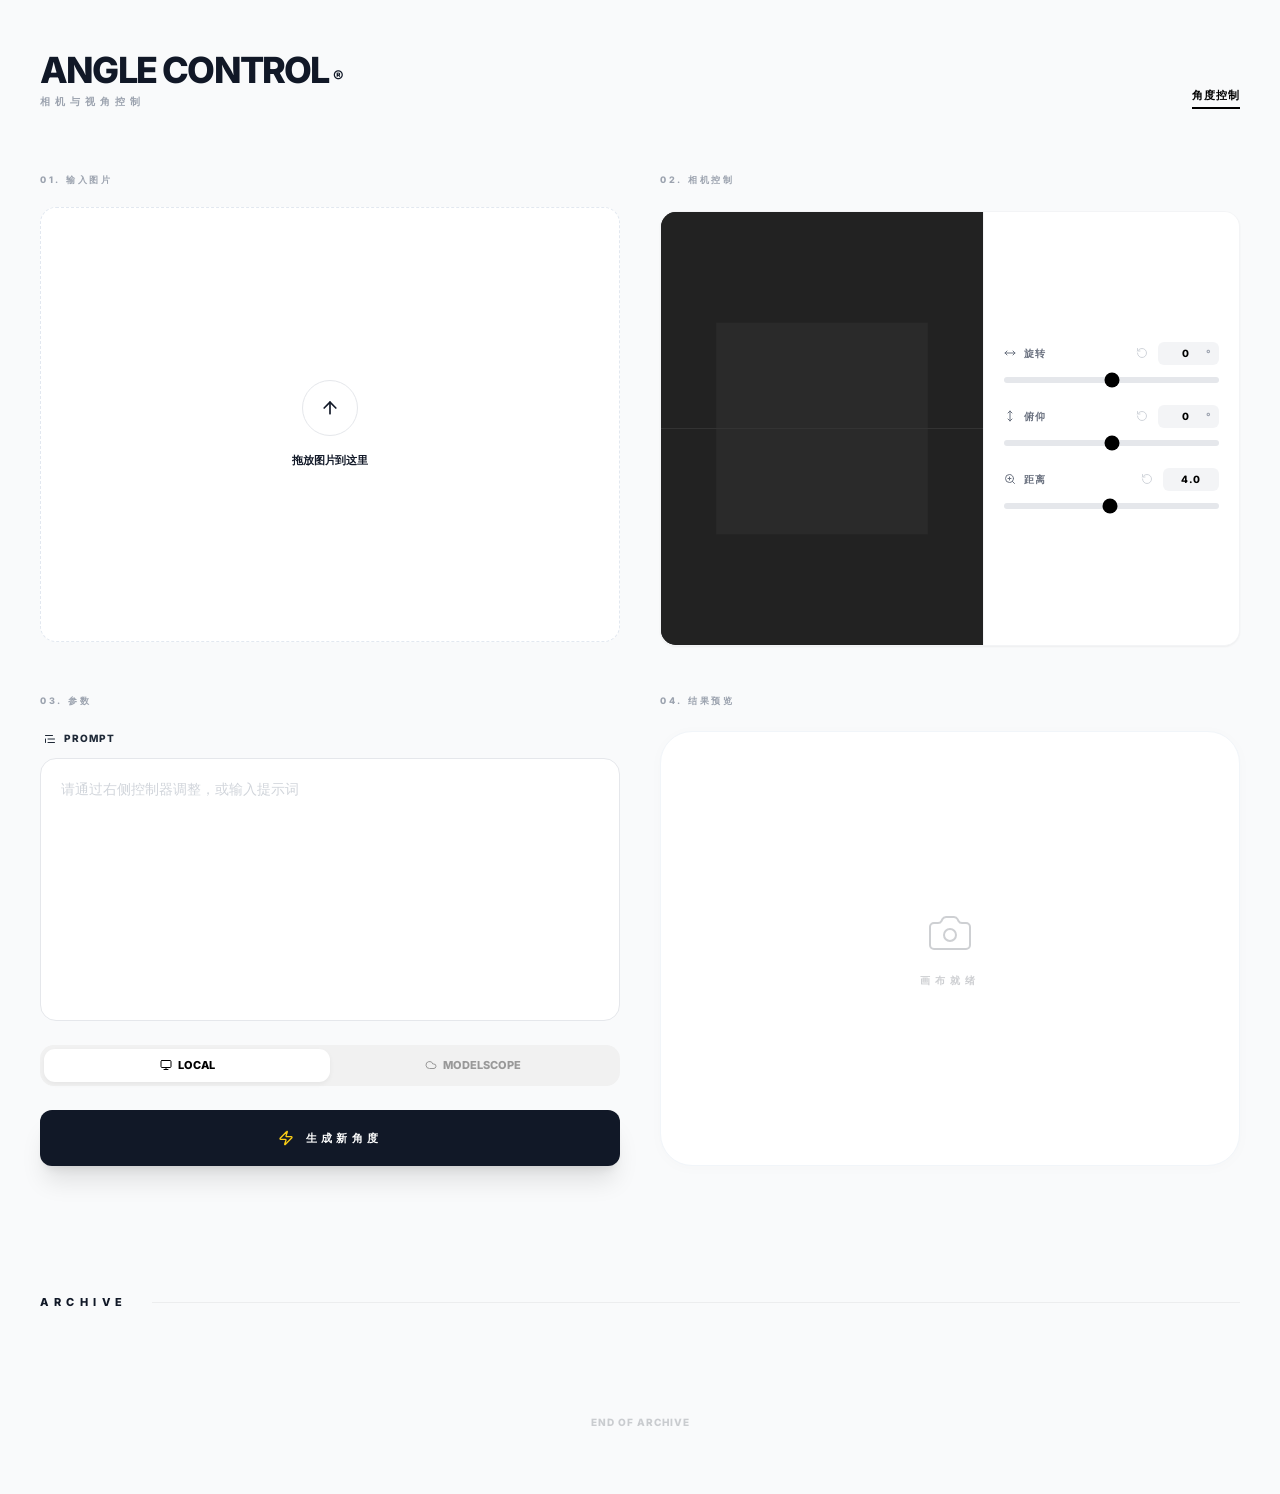
==== commit 2d06dba9: "Add files via upload" ====
--- a/static/angle.html
+++ b/static/angle.html
@@ -4,7 +4,7 @@
 <head>
     <meta charset="UTF-8">
     <meta name="viewport" content="width=device-width, initial-scale=1.0">
-    <link rel="icon" href="/static/logo.png" type="image/png">
+    <link rel="icon" href="/static/images/logo.png" type="image/png">
     <title>Angle Control | 视角重塑</title>
     <script>
         (function(){
@@ -17,21 +17,21 @@
             } catch(e) {}
         })();
     </script>
-    <script src="https://cdn.tailwindcss.com"></script>
-    <script src="https://unpkg.com/lucide@latest"></script>
-    <script src="/static/theme.js?v=20260516-theme-sync"></script>
-    <script src="/static/i18n.js?v=20260512-pages2"></script>
-    <script src="/static/image-preview.js?v=20260516"></script>
-    <script src="/static/history-bulk-manager.js?v=20260517"></script>
+    <script src="/static/vendor/js/tailwindcss-cdn.js?v=2026.05.25.2"></script>
+    <script src="/static/vendor/js/lucide.js?v=2026.05.25.2"></script>
+    <script src="/static/js/theme.js?v=2026.05.25.2"></script>
+    <script src="/static/js/i18n.js?v=2026.05.25.2"></script>
+    <script src="/static/js/image-preview.js?v=2026.05.25.2"></script>
+    <script src="/static/js/history-bulk-manager.js?v=2026.05.25.2"></script>
     <script type="importmap">
         {
             "imports": {
-                "three": "https://unpkg.com/three@0.160.0/build/three.module.js"
+                "three": "/static/vendor/js/three-0.160.0.module.js?v=2026.05.25.2"
             }
         }
     </script>
     <style>
-        @import url('https://fonts.googleapis.com/css2?family=Inter:wght@300;400;600;800&family=JetBrains+Mono:wght@400;700&display=swap');
+        @import url('/static/vendor/css/fonts.css?v=2026.05.25.2');
 
         :root {
             --accent: #111827;
@@ -225,7 +225,7 @@
             z-index: 1;
         }
     </style>
-    <link rel="stylesheet" href="/static/theme.css?v=20260510-studio-pages-blue-dark10">
+    <link rel="stylesheet" href="/static/css/theme.css?v=2026.05.25.2">
 </head>
 
 <body class="selection:bg-black selection:text-white">
@@ -1173,7 +1173,7 @@
             const isCloud = data.is_cloud || (imgUrl && imgUrl.includes('cloud_angle'));
             const badgeHtml = isCloud ? `
                 <div class="absolute top-3 left-3 z-10">
-                    <img src="/static/modelscope.gif" class="h-4 w-auto object-contain bg-white/90 rounded-full p-0.5 shadow-sm">
+                    <img src="/static/images/modelscope.gif" class="h-4 w-auto object-contain bg-white/90 rounded-full p-0.5 shadow-sm">
                 </div>
             ` : '';
 
--- a/static/css/theme.css
+++ b/static/css/theme.css
@@ -0,0 +1,1651 @@
+html.studio-theme-dark,
+html.studio-theme-dark body,
+body.studio-theme-dark {
+    color-scheme: dark;
+    background: #08090c !important;
+    color: #e8e8ea !important;
+}
+
+html,
+body {
+    overscroll-behavior: auto;
+}
+
+* {
+    scrollbar-width: thin !important;
+    scrollbar-color: rgba(148, 163, 184, .72) transparent !important;
+}
+
+*::-webkit-scrollbar {
+    width: 10px !important;
+    height: 10px !important;
+    background: transparent !important;
+}
+
+*::-webkit-scrollbar-track {
+    background: transparent !important;
+}
+
+*::-webkit-scrollbar-thumb {
+    min-height: 36px;
+    background-color: rgba(148, 163, 184, .72) !important;
+    border: 3px solid transparent !important;
+    border-right-width: 3px !important;
+    background-clip: padding-box !important;
+    border-radius: 999px !important;
+}
+
+*::-webkit-scrollbar-thumb:hover {
+    background-color: rgba(100, 116, 139, .86) !important;
+}
+
+*::-webkit-scrollbar-corner {
+    background: transparent !important;
+}
+
+body.studio-theme-dark {
+    --accent: #e8e8ea;
+    --bg: #08090c;
+    --bg-base: #08090c;
+    --card: #111216;
+    --text-main: #e8e8ea;
+}
+
+html.studio-theme-dark body .app-shell,
+html.studio-theme-dark body .sidebar,
+html.studio-theme-dark body .stage,
+body.studio-theme-dark .app-shell,
+body.studio-theme-dark .sidebar,
+body.studio-theme-dark .stage {
+    background: #08090c !important;
+    border-color: #25262b !important;
+}
+
+html.studio-theme-dark body .stage,
+body.studio-theme-dark .stage {
+    box-shadow: inset 0 0 42px rgba(255,255,255,.015);
+}
+
+html.studio-theme-dark body .nav-item,
+body.studio-theme-dark .nav-item {
+    color: #8f9aab;
+}
+
+html.studio-theme-dark body .nav-item:hover,
+body.studio-theme-dark .nav-item:hover {
+    background: #111216 !important;
+    color: #e8e8ea !important;
+}
+
+html.studio-theme-dark body .nav-item.active,
+body.studio-theme-dark .nav-item.active {
+    background: #d8dee9 !important;
+    color: #10141d !important;
+    box-shadow: 0 12px 24px rgba(0,0,0,.28);
+}
+
+html.studio-theme-dark body .logo-ring,
+body.studio-theme-dark .logo-ring {
+    border-color: #d8dee9 !important;
+}
+
+html.studio-theme-dark body #logo-dot,
+body.studio-theme-dark #logo-dot {
+    background: #d8dee9 !important;
+}
+
+html.studio-theme-dark body .nano-monitor,
+body.studio-theme-dark .nano-monitor {
+    background: rgba(17,18,22,.88) !important;
+    color: #d8dee9;
+    border-color: rgba(255,255,255,.10) !important;
+    box-shadow: 0 12px 34px rgba(0,0,0,.24);
+}
+
+html.studio-theme-dark body .divider,
+body.studio-theme-dark .divider {
+    background: rgba(216,222,233,.14) !important;
+}
+
+html.studio-theme-dark body .theme-dock-btn,
+body.studio-theme-dark .theme-dock-btn {
+    background: #111216;
+    border-color: #25262b;
+    color: #9aa6b8;
+}
+
+html.studio-theme-dark body .theme-dock-btn:hover,
+html.studio-theme-dark body .theme-dock-btn.active,
+body.studio-theme-dark .theme-dock-btn:hover,
+body.studio-theme-dark .theme-dock-btn.active {
+    background: #d8dee9;
+    border-color: #d8dee9;
+    color: #10141d;
+}
+
+html.studio-theme-dark body .console-card,
+html.studio-theme-dark body .nano-input,
+html.studio-theme-dark body .upload-item,
+html.studio-theme-dark body .result-frame,
+html.studio-theme-dark body .masonry-item,
+html.studio-theme-dark body .work-panel,
+html.studio-theme-dark body .setting-row,
+html.studio-theme-dark body .tool-panel,
+html.studio-theme-dark body .control-panel,
+html.studio-theme-dark body .topbar,
+html.studio-theme-dark body .composer,
+html.studio-theme-dark body .composer-body,
+html.studio-theme-dark body .bubble.assistant,
+html.studio-theme-dark body .history-popover,
+html.studio-theme-dark body .thread-item,
+html.studio-theme-dark body .lightbox-card,
+html.studio-theme-dark body #lightboxCard,
+html.studio-theme-dark body .bg-white,
+html.studio-theme-dark body .bg-gray-50,
+html.studio-theme-dark body .bg-slate-50,
+html.studio-theme-dark body .bg-gray-50\/50,
+html.studio-theme-dark body .bg-white\/90,
+html.studio-theme-dark body .bg-\[\#fbfdff\],
+body.studio-theme-dark .console-card,
+body.studio-theme-dark .nano-input,
+body.studio-theme-dark .upload-item,
+body.studio-theme-dark .result-frame,
+body.studio-theme-dark .masonry-item,
+body.studio-theme-dark .work-panel,
+body.studio-theme-dark .setting-row,
+body.studio-theme-dark .tool-panel,
+body.studio-theme-dark .control-panel,
+body.studio-theme-dark .topbar,
+body.studio-theme-dark .composer,
+body.studio-theme-dark .composer-body,
+body.studio-theme-dark .bubble.assistant,
+body.studio-theme-dark .history-popover,
+body.studio-theme-dark .thread-item,
+body.studio-theme-dark .lightbox-card,
+body.studio-theme-dark #lightboxCard,
+body.studio-theme-dark .bg-white,
+body.studio-theme-dark .bg-gray-50,
+body.studio-theme-dark .bg-slate-50,
+body.studio-theme-dark .bg-gray-50\/50,
+body.studio-theme-dark .bg-white\/90,
+body.studio-theme-dark .bg-\[\#fbfdff\] {
+    background-color: #111216 !important;
+    border-color: #25262b !important;
+    color: #e8e8ea !important;
+}
+
+html.studio-theme-dark body .bg-gray-100,
+html.studio-theme-dark body .bg-slate-100,
+html.studio-theme-dark body .select-shell,
+html.studio-theme-dark body .model-pill,
+html.studio-theme-dark body .ratio-grid,
+html.studio-theme-dark body .resolution-toggle,
+html.studio-theme-dark body .mode-switch,
+html.studio-theme-dark body .mini-ratio,
+body.studio-theme-dark .bg-gray-100,
+body.studio-theme-dark .bg-slate-100,
+body.studio-theme-dark .select-shell,
+body.studio-theme-dark .model-pill,
+body.studio-theme-dark .ratio-grid,
+body.studio-theme-dark .resolution-toggle,
+body.studio-theme-dark .mode-switch,
+body.studio-theme-dark .mini-ratio {
+    background-color: #0c0d10 !important;
+    border-color: #25262b !important;
+}
+
+html.studio-theme-dark body input,
+html.studio-theme-dark body textarea,
+html.studio-theme-dark body select,
+body.studio-theme-dark input,
+body.studio-theme-dark textarea,
+body.studio-theme-dark select {
+    color: #e8e8ea !important;
+}
+
+html.studio-theme-dark body input::placeholder,
+html.studio-theme-dark body textarea::placeholder,
+body.studio-theme-dark input::placeholder,
+body.studio-theme-dark textarea::placeholder {
+    color: #657286 !important;
+}
+
+html.studio-theme-dark body .text-black,
+html.studio-theme-dark body .text-gray-700,
+html.studio-theme-dark body .text-slate-700,
+html.studio-theme-dark body .setting-title,
+html.studio-theme-dark body h1,
+html.studio-theme-dark body h2,
+html.studio-theme-dark body h3,
+body.studio-theme-dark .text-black,
+body.studio-theme-dark .text-gray-700,
+body.studio-theme-dark .text-slate-700,
+body.studio-theme-dark .setting-title,
+body.studio-theme-dark h1,
+body.studio-theme-dark h2,
+body.studio-theme-dark h3 {
+    color: #e8e8ea !important;
+}
+
+html.studio-theme-dark body .text-gray-300,
+html.studio-theme-dark body .text-gray-400,
+html.studio-theme-dark body .text-gray-500,
+html.studio-theme-dark body .text-slate-400,
+html.studio-theme-dark body .text-slate-500,
+html.studio-theme-dark body .setting-meta,
+html.studio-theme-dark body .label-nano,
+body.studio-theme-dark .text-gray-300,
+body.studio-theme-dark .text-gray-400,
+body.studio-theme-dark .text-gray-500,
+body.studio-theme-dark .text-slate-400,
+body.studio-theme-dark .text-slate-500,
+body.studio-theme-dark .setting-meta,
+body.studio-theme-dark .label-nano {
+    color: #8f9aab !important;
+}
+
+html.studio-theme-dark body .border-gray-100,
+html.studio-theme-dark body .border-gray-200,
+html.studio-theme-dark body .border-gray-300,
+html.studio-theme-dark body .border-slate-100,
+html.studio-theme-dark body .border-slate-200,
+html.studio-theme-dark body .border-black,
+html.studio-theme-dark body .border-white,
+html.studio-theme-dark body .border-\[\#f1f5f9\],
+html.studio-theme-dark body .border-\[\#eef2f7\],
+body.studio-theme-dark .border-gray-100,
+body.studio-theme-dark .border-gray-200,
+body.studio-theme-dark .border-gray-300,
+body.studio-theme-dark .border-slate-100,
+body.studio-theme-dark .border-slate-200,
+body.studio-theme-dark .border-black,
+body.studio-theme-dark .border-white,
+body.studio-theme-dark .border-\[\#f1f5f9\],
+body.studio-theme-dark .border-\[\#eef2f7\] {
+    border-color: #2a3444 !important;
+}
+
+html.studio-theme-dark body .glass-btn,
+html.studio-theme-dark body .btn-action-dark,
+html.studio-theme-dark body .send-btn,
+html.studio-theme-dark body .gen-btn,
+html.studio-theme-dark body .comfy-run,
+html.studio-theme-dark body .llm-run,
+html.studio-theme-dark body .primary-btn,
+html.studio-theme-dark body .bg-black,
+body.studio-theme-dark .glass-btn,
+body.studio-theme-dark .btn-action-dark,
+body.studio-theme-dark .send-btn,
+body.studio-theme-dark .gen-btn,
+body.studio-theme-dark .comfy-run,
+body.studio-theme-dark .llm-run,
+body.studio-theme-dark .primary-btn,
+body.studio-theme-dark .bg-black {
+    background-color: #d8dee9 !important;
+    color: #10141d !important;
+}
+
+html.studio-theme-dark body .glass-btn:hover,
+html.studio-theme-dark body .btn-action-dark:hover,
+html.studio-theme-dark body .bg-black:hover,
+body.studio-theme-dark .glass-btn:hover,
+body.studio-theme-dark .btn-action-dark:hover,
+body.studio-theme-dark .bg-black:hover {
+    background-color: #c8d0dc !important;
+}
+
+html.studio-theme-dark body .gallery-lightbox,
+html.studio-theme-dark body #lightbox,
+body.studio-theme-dark .gallery-lightbox,
+body.studio-theme-dark #lightbox {
+    background: rgba(15,20,29,.78) !important;
+    backdrop-filter: blur(22px) saturate(1.05);
+}
+
+html.studio-theme-dark body .masonry-item:hover,
+html.studio-theme-dark body .console-card:focus-within,
+html.studio-theme-dark body .select-shell:focus-within,
+body.studio-theme-dark .masonry-item:hover,
+body.studio-theme-dark .console-card:focus-within,
+body.studio-theme-dark .select-shell:focus-within {
+    border-color: #566174 !important;
+    box-shadow: 0 20px 44px rgba(0,0,0,.28) !important;
+}
+
+html.studio-theme-dark body .console-card textarea,
+html.studio-theme-dark body #prompt,
+html.studio-theme-dark body #promptInput,
+body.studio-theme-dark .console-card textarea,
+body.studio-theme-dark #prompt,
+body.studio-theme-dark #promptInput {
+    color: #e5e9f0 !important;
+    caret-color: #d8dee9;
+}
+
+html.studio-theme-dark body .size-btn,
+html.studio-theme-dark body .model-option,
+html.studio-theme-dark body .ratio-option,
+html.studio-theme-dark body .resolution-option,
+html.studio-theme-dark body .mini-ratio button,
+html.studio-theme-dark body .mode-switch button,
+body.studio-theme-dark .size-btn,
+body.studio-theme-dark .model-option,
+body.studio-theme-dark .ratio-option,
+body.studio-theme-dark .resolution-option,
+body.studio-theme-dark .mini-ratio button,
+body.studio-theme-dark .mode-switch button {
+    background: #111722 !important;
+    border-color: #2a3444 !important;
+    color: #9aa6b8 !important;
+}
+
+html.studio-theme-dark body .size-btn:hover,
+html.studio-theme-dark body .model-option:hover,
+html.studio-theme-dark body .ratio-option:hover,
+html.studio-theme-dark body .resolution-option:hover,
+body.studio-theme-dark .size-btn:hover,
+body.studio-theme-dark .model-option:hover,
+body.studio-theme-dark .ratio-option:hover,
+body.studio-theme-dark .resolution-option:hover {
+    border-color: #566174 !important;
+    color: #d8dee9 !important;
+}
+
+html.studio-theme-dark body .size-btn.active,
+html.studio-theme-dark body .model-option.active,
+html.studio-theme-dark body .ratio-option.active,
+html.studio-theme-dark body .resolution-option.active,
+html.studio-theme-dark body .mini-ratio button.active,
+html.studio-theme-dark body .mode-switch button.active,
+body.studio-theme-dark .size-btn.active,
+body.studio-theme-dark .model-option.active,
+body.studio-theme-dark .ratio-option.active,
+body.studio-theme-dark .resolution-option.active,
+body.studio-theme-dark .mini-ratio button.active,
+body.studio-theme-dark .mode-switch button.active {
+    background: #d8dee9 !important;
+    border-color: #d8dee9 !important;
+    color: #10141d !important;
+    box-shadow: 0 10px 24px rgba(0,0,0,.2) !important;
+}
+
+html.studio-theme-dark body .ios-slider,
+body.studio-theme-dark .ios-slider {
+    background: #2a3444 !important;
+}
+
+html.studio-theme-dark body .ios-switch input:checked + .ios-slider,
+body.studio-theme-dark .ios-switch input:checked + .ios-slider {
+    background: #d8dee9 !important;
+}
+
+html.studio-theme-dark body .ios-slider:before,
+body.studio-theme-dark .ios-slider:before {
+    background: #111722 !important;
+    box-shadow: 0 2px 8px rgba(0,0,0,.38) !important;
+}
+
+html.studio-theme-dark body .composer-wrap,
+body.studio-theme-dark .composer-wrap {
+    background: linear-gradient(to top,#0f141d 82%,rgba(15,20,29,0)) !important;
+}
+
+html.studio-theme-dark body .canvas-gate,
+body.studio-theme-dark .canvas-gate {
+    background-color: #0f141d !important;
+    background-image: radial-gradient(rgba(148,163,184,.18) 1px, transparent 1px) !important;
+}
+
+html.studio-theme-dark body .gate-panel,
+html.studio-theme-dark body .canvas-item,
+html.studio-theme-dark body .canvas-open,
+body.studio-theme-dark .gate-panel,
+body.studio-theme-dark .canvas-item,
+body.studio-theme-dark .canvas-open {
+    background: #171d29 !important;
+    border-color: #2a3444 !important;
+    color: #e5e9f0 !important;
+}
+
+html.studio-theme-dark body .canvas-item:hover,
+body.studio-theme-dark .canvas-item:hover {
+    background: #202838 !important;
+}
+
+html.studio-theme-dark body .canvas-item.active,
+body.studio-theme-dark .canvas-item.active {
+    background: #263247 !important;
+    color: #e5e9f0 !important;
+}
+
+html.studio-theme-dark body .canvas-card-title,
+html.studio-theme-dark body .gate-title,
+html.studio-theme-dark body .gate-name-input,
+body.studio-theme-dark .canvas-card-title,
+body.studio-theme-dark .gate-title,
+body.studio-theme-dark .gate-name-input {
+    color: #e5e9f0 !important;
+}
+
+html.studio-theme-dark body .canvas-card-time,
+html.studio-theme-dark body .gate-subtitle,
+body.studio-theme-dark .canvas-card-time {
+    color: #8f9aab !important;
+}
+
+body.studio-theme-dark .gate-subtitle {
+    color: #8f9aab !important;
+}
+
+html.studio-theme-dark body .canvas-preview-mark,
+html.studio-theme-dark body .canvas-delete,
+html.studio-theme-dark body .secondary-btn,
+html.studio-theme-dark body .gate-back,
+html.studio-theme-dark body .gate-trash-entry,
+html.studio-theme-dark body .create-cancel,
+html.studio-theme-dark body .gate-create-row,
+html.studio-theme-dark body .gate-actions,
+html.studio-theme-dark body .trash-note,
+html.studio-theme-dark body .emoji-picker,
+html.studio-theme-dark body .create-menu,
+html.studio-theme-dark body .selection-hub,
+html.studio-theme-dark body .output-preview,
+body.studio-theme-dark .canvas-preview-mark,
+body.studio-theme-dark .canvas-delete,
+body.studio-theme-dark .secondary-btn,
+body.studio-theme-dark .gate-back,
+body.studio-theme-dark .gate-trash-entry,
+body.studio-theme-dark .create-cancel,
+body.studio-theme-dark .gate-create-row,
+body.studio-theme-dark .gate-actions,
+body.studio-theme-dark .trash-note,
+body.studio-theme-dark .emoji-picker,
+body.studio-theme-dark .create-menu,
+body.studio-theme-dark .selection-hub,
+body.studio-theme-dark .output-preview {
+    background: #111722 !important;
+    border-color: #2a3444 !important;
+    color: #d8dee9 !important;
+}
+
+html.studio-theme-dark body .gate-trash-badge,
+body.studio-theme-dark .gate-trash-badge {
+    background: #d8dee9 !important;
+    color: #10141d !important;
+    border-color: #111722 !important;
+}
+
+html.studio-theme-dark body .secondary-btn.active,
+body.studio-theme-dark .secondary-btn.active {
+    background: #d8dee9 !important;
+    border-color: #d8dee9 !important;
+    color: #10141d !important;
+}
+
+html.studio-theme-dark body .canvas-delete:hover,
+html.studio-theme-dark body .create-cancel:hover,
+body.studio-theme-dark .canvas-delete:hover,
+body.studio-theme-dark .create-cancel:hover {
+    background: rgba(248,113,113,.14) !important;
+    border-color: rgba(248,113,113,.32) !important;
+    color: #fca5a5 !important;
+}
+
+html.studio-theme-dark body .canvas-restore:hover,
+body.studio-theme-dark .canvas-restore:hover {
+    background: rgba(16,185,129,.14) !important;
+    border-color: rgba(16,185,129,.32) !important;
+    color: #6ee7b7 !important;
+}
+
+html.studio-theme-dark body .canvas-delete-box,
+body.studio-theme-dark .canvas-delete-box {
+    background: #202838 !important;
+    border: 1px solid #2a3444;
+}
+
+html.studio-theme-dark body .canvas-confirm-btn,
+html.studio-theme-dark body .create-confirm,
+body.studio-theme-dark .canvas-confirm-btn,
+body.studio-theme-dark .create-confirm {
+    background: #d8dee9 !important;
+    color: #10141d !important;
+}
+
+html.studio-theme-dark body .output-resolution,
+body.studio-theme-dark .output-resolution {
+    background: rgba(17,23,34,.86) !important;
+    color: #d8dee9 !important;
+}
+
+html.studio-theme-dark body .shell .topbar,
+body.studio-theme-dark .shell .topbar {
+    background: transparent !important;
+    border-color: transparent !important;
+    backdrop-filter: none !important;
+}
+
+html.studio-theme-dark body .shell,
+html.studio-theme-dark body .shell .board,
+body.studio-theme-dark .shell,
+body.studio-theme-dark .shell .board {
+    background-color: #0f141d !important;
+    background-image: radial-gradient(rgba(148,163,184,.18) 1px, transparent 1px) !important;
+}
+
+html.studio-theme-dark body .shell.theme-dark,
+body.studio-theme-dark .shell.theme-dark {
+    --page: #0f141d;
+    --grid: rgba(148,163,184,.18);
+    --panel: rgba(17,23,34,.88);
+    --card: #171d29;
+    --card-solid: #171d29;
+    --soft: #111722;
+    --soft-2: #202838;
+    --line: rgba(148,163,184,.16);
+    --line-2: rgba(148,163,184,.22);
+    --text: #e5e9f0;
+    --muted: #9aa6b8;
+    --faint: #78869a;
+    --shadow: rgba(0,0,0,.2);
+    --strong: #d8dee9;
+    --strong-text: #10141d;
+}
+
+html.studio-theme-dark body .shell .panel,
+body.studio-theme-dark .shell .panel {
+    background: rgba(17,23,34,.86) !important;
+    border: 1px solid rgba(148,163,184,.16) !important;
+    box-shadow: 0 14px 36px rgba(0,0,0,.18) !important;
+}
+
+html.studio-theme-dark body .shell .node,
+body.studio-theme-dark .shell .node {
+    background: #171d29 !important;
+    border-color: rgba(148,163,184,.16) !important;
+    box-shadow: 0 16px 42px rgba(0,0,0,.22) !important;
+    color: #e5e9f0 !important;
+}
+
+html.studio-theme-dark body .shell .node-head,
+body.studio-theme-dark .shell .node-head {
+    background: #171d29 !important;
+    border-bottom-color: rgba(148,163,184,.14) !important;
+}
+
+html.studio-theme-dark body .shell .node-title,
+body.studio-theme-dark .shell .node-title {
+    color: #8f9aab !important;
+}
+
+html.studio-theme-dark body .shell .node.selected,
+body.studio-theme-dark .shell .node.selected {
+    outline-color: rgba(216,222,233,.72) !important;
+}
+
+html.studio-theme-dark body .shell .toolbar,
+body.studio-theme-dark .shell .toolbar {
+    gap: 8px;
+}
+
+html.studio-theme-dark body .shell .tool-btn,
+html.studio-theme-dark body .shell .select-lite,
+html.studio-theme-dark body .shell .gen-count-row,
+html.studio-theme-dark body .shell .seg,
+html.studio-theme-dark body .shell .llm-mode,
+html.studio-theme-dark body .shell .mode-tabs,
+body.studio-theme-dark .shell .tool-btn,
+body.studio-theme-dark .shell .select-lite,
+body.studio-theme-dark .shell .gen-count-row,
+body.studio-theme-dark .shell .seg,
+body.studio-theme-dark .shell .llm-mode,
+body.studio-theme-dark .shell .mode-tabs {
+    background: #111722 !important;
+    border: 1px solid rgba(148,163,184,.16) !important;
+    box-shadow: none !important;
+    color: #9aa6b8 !important;
+}
+
+html.studio-theme-dark body .shell .gen-settings,
+html.studio-theme-dark body .shell .setting-row,
+html.studio-theme-dark body .shell .comfy-settings,
+body.studio-theme-dark .shell .gen-settings,
+body.studio-theme-dark .shell .setting-row,
+body.studio-theme-dark .shell .comfy-settings {
+    background: #111722 !important;
+    border: 1px solid rgba(148,163,184,.16) !important;
+    box-shadow: none !important;
+    color: #d8dee9 !important;
+}
+
+html.studio-theme-dark body .shell .setting-title,
+body.studio-theme-dark .shell .setting-title {
+    color: #8f9aab !important;
+}
+
+html.studio-theme-dark body .shell .setting-input,
+html.studio-theme-dark body .shell .setting-check,
+html.studio-theme-dark body .shell .gen-count-input,
+body.studio-theme-dark .shell .setting-input,
+body.studio-theme-dark .shell .setting-check,
+body.studio-theme-dark .shell .gen-count-input {
+    background: #171d29 !important;
+    border-color: rgba(148,163,184,.16) !important;
+    color: #e5e9f0 !important;
+    box-shadow: none !important;
+}
+
+html.studio-theme-dark body .shell .gen-step-btn,
+body.studio-theme-dark .shell .gen-step-btn {
+    color: #8f9aab !important;
+}
+
+html.studio-theme-dark body .shell .gen-step-btn:hover,
+body.studio-theme-dark .shell .gen-step-btn:hover {
+    background: #202838 !important;
+    color: #e5e9f0 !important;
+}
+
+html.studio-theme-dark body .shell .tool-btn:hover,
+html.studio-theme-dark body .shell .select-lite:hover,
+body.studio-theme-dark .shell .tool-btn:hover,
+body.studio-theme-dark .shell .select-lite:hover {
+    background: #171d29 !important;
+    border-color: #566174 !important;
+    color: #e5e9f0 !important;
+}
+
+html.studio-theme-dark body .shell .llm-mode button,
+html.studio-theme-dark body .shell .seg button,
+html.studio-theme-dark body .shell .mode-tabs button,
+body.studio-theme-dark .shell .llm-mode button,
+body.studio-theme-dark .shell .seg button,
+body.studio-theme-dark .shell .mode-tabs button {
+    background: transparent !important;
+    border-color: transparent !important;
+    color: #9aa6b8 !important;
+    box-shadow: none !important;
+}
+
+html.studio-theme-dark body .shell .llm-mode button.active,
+html.studio-theme-dark body .shell .seg button.active,
+html.studio-theme-dark body .shell .mode-tabs button.active,
+body.studio-theme-dark .shell .llm-mode button.active,
+body.studio-theme-dark .shell .seg button.active,
+body.studio-theme-dark .shell .mode-tabs button.active {
+    background: #d8dee9 !important;
+    border-color: #d8dee9 !important;
+    color: #10141d !important;
+}
+
+html.studio-theme-dark body .shell .llm-system,
+html.studio-theme-dark body .shell .llm-chat-input,
+html.studio-theme-dark body .shell .llm-chat-log,
+html.studio-theme-dark body .shell .llm-output,
+html.studio-theme-dark body .shell .llm-chat-pane,
+body.studio-theme-dark .shell .llm-system,
+body.studio-theme-dark .shell .llm-chat-input,
+body.studio-theme-dark .shell .llm-chat-log,
+body.studio-theme-dark .shell .llm-output,
+body.studio-theme-dark .shell .llm-chat-pane {
+    background: #111722 !important;
+    border-color: #2a3444 !important;
+    color: #d8dee9 !important;
+}
+
+html.studio-theme-dark body .shell .llm-pane-resizer::before,
+body.studio-theme-dark .shell .llm-pane-resizer::before {
+    background: #475569 !important;
+}
+
+html.studio-theme-dark body .shell .llm-bubble.assistant,
+body.studio-theme-dark .shell .llm-bubble.assistant {
+    background: #202838 !important;
+    border-color: #2a3444 !important;
+    color: #e5e9f0 !important;
+}
+
+html.studio-theme-dark body .shell .llm-bubble.user,
+body.studio-theme-dark .shell .llm-bubble.user {
+    background: #d8dee9 !important;
+    color: #10141d !important;
+}
+
+html.studio-theme-dark body .shell .image-node img,
+html.studio-theme-dark body .shell .output-grid img,
+html.studio-theme-dark body .shell .output-preview img,
+html.studio-theme-dark body .shell .blank-image,
+html.studio-theme-dark body .shell .input-item,
+html.studio-theme-dark body .shell .prompt-node textarea,
+html.studio-theme-dark body .shell .llm-system,
+html.studio-theme-dark body .shell .llm-chat-input,
+html.studio-theme-dark body .shell .model-input,
+body.studio-theme-dark .shell .image-node img,
+body.studio-theme-dark .shell .output-grid img,
+body.studio-theme-dark .shell .output-preview img,
+body.studio-theme-dark .shell .blank-image,
+body.studio-theme-dark .shell .input-item,
+body.studio-theme-dark .shell .prompt-node textarea,
+body.studio-theme-dark .shell .llm-system,
+body.studio-theme-dark .shell .llm-chat-input,
+body.studio-theme-dark .shell .model-input {
+    background: #0f141d !important;
+    border-color: rgba(148,163,184,.16) !important;
+}
+
+html.studio-theme-dark body .shell .blank-image,
+body.studio-theme-dark .shell .blank-image {
+    color: #8f9aab !important;
+    border-style: dashed !important;
+}
+
+html.studio-theme-dark body .shell .blank-image:hover,
+html.studio-theme-dark body .shell .blank-image.drag-over,
+body.studio-theme-dark .shell .blank-image:hover,
+body.studio-theme-dark .shell .blank-image.drag-over {
+    background: #151b27 !important;
+    border-color: rgba(216,222,233,.42) !important;
+    color: #d8dee9 !important;
+}
+
+html.studio-theme-dark body .shell .image-caption,
+body.studio-theme-dark .shell .image-caption {
+    color: #8f9aab !important;
+}
+
+html.studio-theme-dark body .shell .input-label,
+body.studio-theme-dark .shell .input-label {
+    background: rgba(15,20,29,.78) !important;
+    color: #d8dee9 !important;
+}
+
+html.studio-theme-dark body .shell .prompt-list .bg-slate-50,
+html.studio-theme-dark body .shell .prompt-list .border-slate-100,
+body.studio-theme-dark .shell .prompt-list .bg-slate-50,
+body.studio-theme-dark .shell .prompt-list .border-slate-100 {
+    background: #111722 !important;
+    border-color: rgba(148,163,184,.16) !important;
+    color: #c8d0dc !important;
+}
+
+html.studio-theme-dark body .shell .input-index,
+body.studio-theme-dark .shell .input-index {
+    background: #d8dee9 !important;
+    color: #10141d !important;
+}
+
+html.studio-theme-dark body .shell .port::after,
+body.studio-theme-dark .shell .port::after {
+    background: #d8dee9 !important;
+    border-color: #111722 !important;
+    box-shadow: 0 0 0 1px rgba(148,163,184,.32) !important;
+}
+
+html.studio-theme-dark body .shell .drop-overlay,
+body.studio-theme-dark .shell .drop-overlay {
+    background: rgba(15,20,29,.44) !important;
+    color: #c8d0dc !important;
+    backdrop-filter: blur(2px) !important;
+}
+
+html.studio-theme-dark body .output-drag-preview,
+body.studio-theme-dark .output-drag-preview,
+.output-drag-preview {
+    position: fixed;
+    left: -10000px;
+    top: -10000px;
+    width: 150px;
+    height: 150px;
+    padding: 8px;
+    border-radius: 18px;
+    background: #0f141d;
+    border: 1px solid rgba(148,163,184,.18);
+    box-shadow: 0 16px 40px rgba(0,0,0,.28);
+    pointer-events: none;
+    z-index: -1;
+}
+
+.output-drag-preview img {
+    width: 100%;
+    height: 100%;
+    object-fit: contain;
+    border-radius: 12px;
+    background: #0f141d;
+}
+
+html.studio-theme-dark body .shell .resize-handle,
+body.studio-theme-dark .shell .resize-handle {
+    background: rgba(17,23,34,.86) !important;
+    border-color: rgba(148,163,184,.18) !important;
+    color: #8f9aab !important;
+}
+
+html.studio-theme-dark body .shell .resize-handle:hover,
+body.studio-theme-dark .shell .resize-handle:hover {
+    background: #171d29 !important;
+    border-color: rgba(216,222,233,.36) !important;
+    color: #d8dee9 !important;
+}
+
+/* Standalone studio pages: zimage / enhance / klein / angle */
+html.studio-theme-dark body .layout-container,
+body.studio-theme-dark .layout-container,
+html.studio-theme-dark body .container-box,
+body.studio-theme-dark .container-box {
+    color: #e5e9f0 !important;
+}
+
+html.studio-theme-dark body .mode-switcher,
+html.studio-theme-dark body .engine-panel,
+html.studio-theme-dark body .engine-switch,
+html.studio-theme-dark body .ios-slider,
+html.studio-theme-dark body .result-frame,
+html.studio-theme-dark body .gallery-lightbox,
+html.studio-theme-dark body #lightbox,
+html.studio-theme-dark body #compareContainer,
+html.studio-theme-dark body #compareContainerKlein,
+html.studio-theme-dark body #lightboxImg,
+body.studio-theme-dark .mode-switcher,
+body.studio-theme-dark .engine-panel,
+body.studio-theme-dark .engine-switch,
+body.studio-theme-dark .ios-slider,
+body.studio-theme-dark .result-frame,
+body.studio-theme-dark .gallery-lightbox,
+body.studio-theme-dark #lightbox,
+body.studio-theme-dark #compareContainer,
+body.studio-theme-dark #compareContainerKlein,
+body.studio-theme-dark #lightboxImg {
+    background-color: #111722 !important;
+    border-color: rgba(148,163,184,.16) !important;
+    color: #e5e9f0 !important;
+}
+
+html.studio-theme-dark body .mode-glider,
+html.studio-theme-dark body .engine-btn.active,
+html.studio-theme-dark body .ios-slider:before,
+body.studio-theme-dark .mode-glider,
+body.studio-theme-dark .engine-btn.active,
+body.studio-theme-dark .ios-slider:before {
+    background: #d8dee9 !important;
+    color: #10141d !important;
+}
+
+html.studio-theme-dark body .mode-btn.active,
+html.studio-theme-dark body .engine-btn.active,
+body.studio-theme-dark .mode-btn.active,
+body.studio-theme-dark .engine-btn.active {
+    color: #10141d !important;
+}
+
+html.studio-theme-dark body .mode-btn,
+html.studio-theme-dark body .engine-btn,
+html.studio-theme-dark body .cloud-status,
+body.studio-theme-dark .mode-btn,
+body.studio-theme-dark .engine-btn,
+body.studio-theme-dark .cloud-status {
+    color: #8f9aab !important;
+}
+
+html.studio-theme-dark body .engine-btn:not(.active):hover,
+body.studio-theme-dark .engine-btn:not(.active):hover {
+    background: rgba(216,222,233,.08) !important;
+    color: #e5e9f0 !important;
+}
+
+html.studio-theme-dark body .upload-item:hover,
+html.studio-theme-dark body .upload-item.drag-over,
+body.studio-theme-dark .upload-item:hover,
+body.studio-theme-dark .upload-item.drag-over {
+    background: #171d29 !important;
+    border-color: rgba(216,222,233,.42) !important;
+}
+
+html.studio-theme-dark body .glass-btn,
+html.studio-theme-dark body .btn-render,
+html.studio-theme-dark body #downloadBtn,
+html.studio-theme-dark body #lightboxDownload,
+body.studio-theme-dark .glass-btn,
+body.studio-theme-dark .btn-render,
+body.studio-theme-dark #downloadBtn,
+body.studio-theme-dark #lightboxDownload {
+    background: #d8dee9 !important;
+    color: #10141d !important;
+    border-color: #d8dee9 !important;
+}
+
+html.studio-theme-dark body .glass-btn:hover,
+html.studio-theme-dark body .btn-render:hover,
+body.studio-theme-dark .glass-btn:hover,
+body.studio-theme-dark .btn-render:hover {
+    background: #f1f5f9 !important;
+    color: #0f141d !important;
+}
+
+html.studio-theme-dark body input[type=range]::-webkit-slider-runnable-track,
+body.studio-theme-dark input[type=range]::-webkit-slider-runnable-track {
+    background: #2a3444 !important;
+}
+
+html.studio-theme-dark body input[type=range]::-webkit-slider-thumb,
+body.studio-theme-dark input[type=range]::-webkit-slider-thumb {
+    background: #d8dee9 !important;
+}
+
+html.studio-theme-dark body .masonry-item img,
+html.studio-theme-dark body .result-frame img,
+body.studio-theme-dark .masonry-item img,
+body.studio-theme-dark .result-frame img {
+    background-color: #111722 !important;
+}
+
+html.studio-theme-dark body .bg-black,
+body.studio-theme-dark .bg-black {
+    background-color: #d8dee9 !important;
+    color: #10141d !important;
+}
+
+html.studio-theme-dark body .hover\:text-black:hover,
+body.studio-theme-dark .hover\:text-black:hover {
+    color: #e5e9f0 !important;
+}
+
+/* Final neutral dark pass: remove blue-tinted surfaces from tool pages. */
+html.studio-theme-dark,
+html.studio-theme-dark body,
+body.studio-theme-dark {
+    background: #08090c !important;
+    color: #e8e8ea !important;
+}
+
+body.studio-theme-dark {
+    --bg: #08090c;
+    --bg-base: #08090c;
+    --page: #08090c;
+    --card: #111216;
+    --card-solid: #111216;
+    --soft: #0c0d10;
+    --soft-2: #16171b;
+    --panel: rgba(17,18,22,.92);
+    --text: #e8e8ea;
+    --text-main: #e8e8ea;
+    --accent: #e8e8ea;
+    --line: #25262b;
+    --line-2: #32343a;
+}
+
+html.studio-theme-dark body .app-shell,
+html.studio-theme-dark body .sidebar,
+html.studio-theme-dark body .stage,
+html.studio-theme-dark body .shell,
+body.studio-theme-dark .app-shell,
+body.studio-theme-dark .sidebar,
+body.studio-theme-dark .stage,
+body.studio-theme-dark .shell {
+    background: #08090c !important;
+    border-color: #25262b !important;
+}
+
+html.studio-theme-dark body .console-card,
+html.studio-theme-dark body .nano-input,
+html.studio-theme-dark body .upload-item,
+html.studio-theme-dark body .result-frame,
+html.studio-theme-dark body .masonry-item,
+html.studio-theme-dark body .engine-panel,
+html.studio-theme-dark body .engine-switch,
+html.studio-theme-dark body .mode-switcher,
+html.studio-theme-dark body .setting-row,
+html.studio-theme-dark body .provider-switch,
+html.studio-theme-dark body .ios-slider,
+html.studio-theme-dark body #compareContainer,
+html.studio-theme-dark body #lightboxImg,
+html.studio-theme-dark body #lightbox .bg-white,
+html.studio-theme-dark body .bg-white,
+html.studio-theme-dark body .bg-white\/90,
+html.studio-theme-dark body .bg-white\/95,
+html.studio-theme-dark body .bg-gray-50,
+html.studio-theme-dark body .bg-gray-50\/50,
+html.studio-theme-dark body .bg-gray-100,
+html.studio-theme-dark body .bg-gray-200,
+html.studio-theme-dark body .bg-\[\#f8f8f9\],
+html.studio-theme-dark body .bg-\[\#fafafa\],
+body.studio-theme-dark .console-card,
+body.studio-theme-dark .nano-input,
+body.studio-theme-dark .upload-item,
+body.studio-theme-dark .result-frame,
+body.studio-theme-dark .masonry-item,
+body.studio-theme-dark .engine-panel,
+body.studio-theme-dark .engine-switch,
+body.studio-theme-dark .mode-switcher,
+body.studio-theme-dark .setting-row,
+body.studio-theme-dark .provider-switch,
+body.studio-theme-dark .ios-slider,
+body.studio-theme-dark #compareContainer,
+body.studio-theme-dark #lightboxImg,
+body.studio-theme-dark #lightbox .bg-white,
+body.studio-theme-dark .bg-white,
+body.studio-theme-dark .bg-white\/90,
+body.studio-theme-dark .bg-white\/95,
+body.studio-theme-dark .bg-gray-50,
+body.studio-theme-dark .bg-gray-50\/50,
+body.studio-theme-dark .bg-gray-100,
+body.studio-theme-dark .bg-gray-200,
+body.studio-theme-dark .bg-\[\#f8f8f9\],
+body.studio-theme-dark .bg-\[\#fafafa\] {
+    background-color: #111216 !important;
+    border-color: #25262b !important;
+    color: #e8e8ea !important;
+}
+
+html.studio-theme-dark body #lightbox,
+body.studio-theme-dark #lightbox {
+    background: rgba(8,9,12,.96) !important;
+}
+
+html.studio-theme-dark body .glass-btn,
+html.studio-theme-dark body .btn-render,
+html.studio-theme-dark body .mode-glider,
+html.studio-theme-dark body .engine-btn.active,
+html.studio-theme-dark body .ios-switch input:checked + .ios-slider,
+html.studio-theme-dark body #cloud-progress-bar,
+body.studio-theme-dark .glass-btn,
+body.studio-theme-dark .btn-render,
+body.studio-theme-dark .mode-glider,
+body.studio-theme-dark .engine-btn.active,
+body.studio-theme-dark .ios-switch input:checked + .ios-slider,
+body.studio-theme-dark #cloud-progress-bar {
+    background: #e8e8ea !important;
+    color: #08090c !important;
+    border-color: #e8e8ea !important;
+}
+
+html.studio-theme-dark body .mode-btn.active,
+html.studio-theme-dark body .engine-btn.active,
+html.studio-theme-dark body .text-black,
+body.studio-theme-dark .mode-btn.active,
+body.studio-theme-dark .engine-btn.active,
+body.studio-theme-dark .text-black {
+    color: #e8e8ea !important;
+}
+
+html.studio-theme-dark body .mode-glider + .mode-btn.active,
+body.studio-theme-dark .mode-glider + .mode-btn.active {
+    color: #08090c !important;
+}
+
+html.studio-theme-dark body input,
+html.studio-theme-dark body textarea,
+html.studio-theme-dark body select,
+body.studio-theme-dark input,
+body.studio-theme-dark textarea,
+body.studio-theme-dark select {
+    background-color: #0c0d10 !important;
+    border-color: #32343a !important;
+    color: #e8e8ea !important;
+}
+
+html.studio-theme-dark body .border-gray-100,
+html.studio-theme-dark body .border-gray-200,
+html.studio-theme-dark body .border-gray-200\/50,
+html.studio-theme-dark body .border-black,
+body.studio-theme-dark .border-gray-100,
+body.studio-theme-dark .border-gray-200,
+body.studio-theme-dark .border-gray-200\/50,
+body.studio-theme-dark .border-black {
+    border-color: #25262b !important;
+}
+
+html.studio-theme-dark body .text-gray-300,
+html.studio-theme-dark body .text-gray-400,
+html.studio-theme-dark body .text-gray-500,
+html.studio-theme-dark body .text-gray-600,
+html.studio-theme-dark body .text-gray-700,
+html.studio-theme-dark body .text-gray-800,
+body.studio-theme-dark .text-gray-300,
+body.studio-theme-dark .text-gray-400,
+body.studio-theme-dark .text-gray-500,
+body.studio-theme-dark .text-gray-600,
+body.studio-theme-dark .text-gray-700,
+body.studio-theme-dark .text-gray-800 {
+    color: #a7a7ad !important;
+}
+
+html.studio-theme-dark body h1,
+html.studio-theme-dark body h2,
+html.studio-theme-dark body h3,
+html.studio-theme-dark body label,
+body.studio-theme-dark h1,
+body.studio-theme-dark h2,
+body.studio-theme-dark h3,
+body.studio-theme-dark label {
+    color: #e8e8ea !important;
+}
+
+html.studio-theme-dark body .mode-switcher .mode-btn.active,
+html.studio-theme-dark body .engine-switch .engine-btn.active,
+body.studio-theme-dark .mode-switcher .mode-btn.active,
+body.studio-theme-dark .engine-switch .engine-btn.active {
+    color: #08090c !important;
+}
+
+/* Online-generation dark pass: soft blue-gray instead of heavy black. */
+html.studio-theme-dark,
+html.studio-theme-dark body,
+body.studio-theme-dark {
+    background: #0f141d !important;
+    color: #e5e9f0 !important;
+}
+
+body.studio-theme-dark {
+    --bg: #0f141d;
+    --bg-base: #0f141d;
+    --page: #0f141d;
+    --card: #171d29;
+    --card-solid: #171d29;
+    --soft: #111722;
+    --soft-2: #1d2533;
+    --panel: rgba(23,29,41,.92);
+    --text: #e5e9f0;
+    --text-main: #e5e9f0;
+    --accent: #e5e9f0;
+    --line: #2a3444;
+    --line-2: #334155;
+}
+
+html.studio-theme-dark body .app-shell,
+html.studio-theme-dark body .sidebar,
+html.studio-theme-dark body .stage,
+html.studio-theme-dark body .shell,
+body.studio-theme-dark .app-shell,
+body.studio-theme-dark .sidebar,
+body.studio-theme-dark .stage,
+body.studio-theme-dark .shell {
+    background: #0f141d !important;
+    border-color: #2a3444 !important;
+}
+
+html.studio-theme-dark body .stage,
+body.studio-theme-dark .stage {
+    background: #111722 !important;
+}
+
+html.studio-theme-dark body .console-card,
+html.studio-theme-dark body .nano-input,
+html.studio-theme-dark body .upload-item,
+html.studio-theme-dark body .result-frame,
+html.studio-theme-dark body .masonry-item,
+html.studio-theme-dark body .engine-panel,
+html.studio-theme-dark body .tool-panel,
+html.studio-theme-dark body .control-panel,
+html.studio-theme-dark body .engine-switch,
+html.studio-theme-dark body .mode-switcher,
+html.studio-theme-dark body .setting-row,
+html.studio-theme-dark body .ios-slider,
+html.studio-theme-dark body #compareContainer,
+html.studio-theme-dark body #lightboxImg,
+html.studio-theme-dark body #lightbox .bg-white,
+html.studio-theme-dark body .bg-white,
+html.studio-theme-dark body .bg-white\/90,
+html.studio-theme-dark body .bg-white\/95,
+html.studio-theme-dark body .bg-gray-50,
+html.studio-theme-dark body .bg-gray-50\/50,
+html.studio-theme-dark body .bg-gray-100,
+html.studio-theme-dark body .bg-gray-200,
+html.studio-theme-dark body .bg-\[\#f8f8f9\],
+html.studio-theme-dark body .bg-\[\#fafafa\],
+body.studio-theme-dark .console-card,
+body.studio-theme-dark .nano-input,
+body.studio-theme-dark .upload-item,
+body.studio-theme-dark .result-frame,
+body.studio-theme-dark .masonry-item,
+body.studio-theme-dark .engine-panel,
+body.studio-theme-dark .tool-panel,
+body.studio-theme-dark .control-panel,
+body.studio-theme-dark .engine-switch,
+body.studio-theme-dark .mode-switcher,
+body.studio-theme-dark .setting-row,
+body.studio-theme-dark .ios-slider,
+body.studio-theme-dark #compareContainer,
+body.studio-theme-dark #lightboxImg,
+body.studio-theme-dark #lightbox .bg-white,
+body.studio-theme-dark .bg-white,
+body.studio-theme-dark .bg-white\/90,
+body.studio-theme-dark .bg-white\/95,
+body.studio-theme-dark .bg-gray-50,
+body.studio-theme-dark .bg-gray-50\/50,
+body.studio-theme-dark .bg-gray-100,
+body.studio-theme-dark .bg-gray-200,
+body.studio-theme-dark .bg-\[\#f8f8f9\],
+body.studio-theme-dark .bg-\[\#fafafa\] {
+    background-color: #171d29 !important;
+    border-color: #2a3444 !important;
+    color: #e5e9f0 !important;
+}
+
+html.studio-theme-dark body .model-pill,
+html.studio-theme-dark body .ratio-grid,
+html.studio-theme-dark body .resolution-toggle,
+html.studio-theme-dark body .select-shell,
+html.studio-theme-dark body .mode-switch,
+html.studio-theme-dark body .mini-ratio,
+html.studio-theme-dark body input,
+html.studio-theme-dark body textarea,
+html.studio-theme-dark body select,
+body.studio-theme-dark .model-pill,
+body.studio-theme-dark .ratio-grid,
+body.studio-theme-dark .resolution-toggle,
+body.studio-theme-dark .select-shell,
+body.studio-theme-dark .mode-switch,
+body.studio-theme-dark .mini-ratio,
+body.studio-theme-dark input,
+body.studio-theme-dark textarea,
+body.studio-theme-dark select {
+    background-color: #111722 !important;
+    border-color: #334155 !important;
+    color: #e5e9f0 !important;
+}
+
+html.studio-theme-dark body .size-select,
+html.studio-theme-dark body .size-custom,
+body.studio-theme-dark .size-select,
+body.studio-theme-dark .size-custom {
+    background-color: #111722 !important;
+    border-color: #334155 !important;
+    color: #e5e9f0 !important;
+}
+
+html.studio-theme-dark body #lightbox,
+body.studio-theme-dark #lightbox {
+    background: rgba(15,20,29,.9) !important;
+}
+
+html.studio-theme-dark body .glass-btn,
+html.studio-theme-dark body .btn-render,
+html.studio-theme-dark body .mode-glider,
+html.studio-theme-dark body .engine-btn.active,
+html.studio-theme-dark body .model-option.active,
+html.studio-theme-dark body .ratio-option.active,
+html.studio-theme-dark body .resolution-option.active,
+html.studio-theme-dark body .provider-btn.active,
+html.studio-theme-dark body .ios-switch input:checked + .ios-slider,
+html.studio-theme-dark body #cloud-progress-bar,
+html.studio-theme-dark body #downloadBtn,
+html.studio-theme-dark body #lightboxDownload,
+html.studio-theme-dark body .bg-black,
+body.studio-theme-dark .glass-btn,
+body.studio-theme-dark .btn-render,
+body.studio-theme-dark .mode-glider,
+body.studio-theme-dark .engine-btn.active,
+body.studio-theme-dark .model-option.active,
+body.studio-theme-dark .ratio-option.active,
+body.studio-theme-dark .resolution-option.active,
+body.studio-theme-dark .provider-btn.active,
+body.studio-theme-dark .ios-switch input:checked + .ios-slider,
+body.studio-theme-dark #cloud-progress-bar,
+body.studio-theme-dark #downloadBtn,
+body.studio-theme-dark #lightboxDownload,
+body.studio-theme-dark .bg-black {
+    background: #d8dee9 !important;
+    color: #10141d !important;
+    border-color: #d8dee9 !important;
+}
+
+html.studio-theme-dark body .mode-btn,
+html.studio-theme-dark body .engine-btn,
+html.studio-theme-dark body .model-option,
+html.studio-theme-dark body .ratio-option,
+html.studio-theme-dark body .resolution-option,
+html.studio-theme-dark body .provider-btn,
+body.studio-theme-dark .mode-btn,
+body.studio-theme-dark .engine-btn,
+body.studio-theme-dark .model-option,
+body.studio-theme-dark .ratio-option,
+body.studio-theme-dark .resolution-option {
+    color: #8f9aab !important;
+}
+
+body.studio-theme-dark .provider-btn {
+    color: #8f9aab !important;
+}
+
+html.studio-theme-dark body .provider-switch button,
+body.studio-theme-dark .provider-switch button {
+    color: #8f9aab !important;
+}
+
+html.studio-theme-dark body .mode-btn:hover,
+html.studio-theme-dark body .engine-btn:hover,
+html.studio-theme-dark body .model-option:hover,
+html.studio-theme-dark body .ratio-option:hover,
+html.studio-theme-dark body .resolution-option:hover,
+html.studio-theme-dark body .provider-btn:hover,
+body.studio-theme-dark .mode-btn:hover,
+body.studio-theme-dark .engine-btn:hover,
+body.studio-theme-dark .model-option:hover,
+body.studio-theme-dark .ratio-option:hover,
+body.studio-theme-dark .resolution-option:hover,
+body.studio-theme-dark .provider-btn:hover {
+    background: rgba(216,222,233,.08) !important;
+    color: #e5e9f0 !important;
+}
+
+html.studio-theme-dark body .provider-switch button:hover,
+body.studio-theme-dark .provider-switch button:hover {
+    background: rgba(216,222,233,.08) !important;
+    color: #e5e9f0 !important;
+}
+
+html.studio-theme-dark body .mode-btn.active,
+html.studio-theme-dark body .engine-btn.active,
+html.studio-theme-dark body .model-option.active,
+html.studio-theme-dark body .ratio-option.active,
+html.studio-theme-dark body .resolution-option.active,
+html.studio-theme-dark body .provider-btn.active,
+html.studio-theme-dark body .mode-switcher .mode-btn.active,
+html.studio-theme-dark body .engine-switch .engine-btn.active,
+body.studio-theme-dark .mode-btn.active,
+body.studio-theme-dark .engine-btn.active,
+body.studio-theme-dark .model-option.active,
+body.studio-theme-dark .ratio-option.active,
+body.studio-theme-dark .resolution-option.active,
+body.studio-theme-dark .provider-btn.active,
+body.studio-theme-dark .mode-switcher .mode-btn.active,
+body.studio-theme-dark .engine-switch .engine-btn.active {
+    color: #10141d !important;
+}
+
+html.studio-theme-dark body .provider-switch button.active,
+body.studio-theme-dark .provider-switch button.active {
+    background: #d8dee9 !important;
+    color: #10141d !important;
+    border-color: #d8dee9 !important;
+    box-shadow: 0 2px 8px rgba(0,0,0,.18) !important;
+}
+
+html.studio-theme-dark body .mode-switcher,
+body.studio-theme-dark .mode-switcher,
+html.studio-theme-dark body .provider-switch,
+body.studio-theme-dark .provider-switch,
+html.studio-theme-dark body .engine-switch,
+body.studio-theme-dark .engine-switch {
+    background: #111722 !important;
+    border: 1px solid #334155 !important;
+    box-shadow: none !important;
+}
+
+html.studio-theme-dark body .mode-glider,
+body.studio-theme-dark .mode-glider {
+    background: #d8dee9 !important;
+    box-shadow: 0 2px 8px rgba(0,0,0,.18) !important;
+}
+
+html.studio-theme-dark body .mode-btn,
+body.studio-theme-dark .mode-btn,
+html.studio-theme-dark body .engine-btn,
+body.studio-theme-dark .engine-btn,
+html.studio-theme-dark body .provider-btn,
+body.studio-theme-dark .provider-btn {
+    border-radius: 999px !important;
+    letter-spacing: .02em !important;
+}
+
+html.studio-theme-dark body .provider-switch button,
+body.studio-theme-dark .provider-switch button {
+    border-radius: 999px !important;
+    min-height: 30px !important;
+    font-size: 10px !important;
+    font-weight: 600 !important;
+    letter-spacing: .02em !important;
+}
+
+html.studio-theme-dark body .border-gray-100,
+html.studio-theme-dark body .border-gray-200,
+html.studio-theme-dark body .border-gray-200\/50,
+html.studio-theme-dark body .border-black,
+body.studio-theme-dark .border-gray-100,
+body.studio-theme-dark .border-gray-200,
+body.studio-theme-dark .border-gray-200\/50,
+body.studio-theme-dark .border-black {
+    border-color: #2a3444 !important;
+}
+
+html.studio-theme-dark body .text-gray-300,
+html.studio-theme-dark body .text-gray-400,
+html.studio-theme-dark body .text-gray-500,
+html.studio-theme-dark body .text-gray-600,
+html.studio-theme-dark body .text-gray-700,
+html.studio-theme-dark body .text-gray-800,
+body.studio-theme-dark .text-gray-300,
+body.studio-theme-dark .text-gray-400,
+body.studio-theme-dark .text-gray-500,
+body.studio-theme-dark .text-gray-600,
+body.studio-theme-dark .text-gray-700,
+body.studio-theme-dark .text-gray-800 {
+    color: #8f9aab !important;
+}
+
+html.studio-theme-dark body h1,
+html.studio-theme-dark body h2,
+html.studio-theme-dark body h3,
+html.studio-theme-dark body label,
+body.studio-theme-dark h1,
+body.studio-theme-dark h2,
+body.studio-theme-dark h3,
+body.studio-theme-dark label {
+    color: #e5e9f0 !important;
+}
+
+html.studio-theme-dark body input[type=range]::-webkit-slider-runnable-track,
+body.studio-theme-dark input[type=range]::-webkit-slider-runnable-track {
+    background: #2a3444 !important;
+}
+
+html.studio-theme-dark body input[type=range]::-webkit-slider-thumb,
+body.studio-theme-dark input[type=range]::-webkit-slider-thumb {
+    background: #d8dee9 !important;
+    border-color: #0f141d !important;
+}
+
+html.studio-theme-dark body ::placeholder,
+body.studio-theme-dark ::placeholder {
+    color: #64748b !important;
+}
+
+/* Z-image console polish: keep the prompt field open and make ModelScope readable. */
+html.studio-theme-dark body #prompt,
+body.studio-theme-dark #prompt {
+    background: transparent !important;
+    border-color: transparent !important;
+    color: #e5e9f0 !important;
+}
+
+html.studio-theme-dark body .console-card > .bg-gray-50\/50,
+body.studio-theme-dark .console-card > .bg-gray-50\/50 {
+    background: transparent !important;
+}
+
+html.studio-theme-dark body #prompt::placeholder,
+body.studio-theme-dark #prompt::placeholder {
+    color: #6f7b8f !important;
+}
+
+/* GPT chat dark polish: avoid harsh black bars around text areas. */
+html.studio-theme-dark body .chat-shell,
+body.studio-theme-dark .chat-shell,
+html.studio-theme-dark body .messages,
+body.studio-theme-dark .messages {
+    background: #0f141d !important;
+}
+
+html.studio-theme-dark body .topbar,
+body.studio-theme-dark .topbar {
+    background: rgba(15,20,29,.9) !important;
+    border-bottom-color: #2a3444 !important;
+}
+
+html.studio-theme-dark body .composer-wrap,
+body.studio-theme-dark .composer-wrap {
+    background: linear-gradient(to top,#0f141d 82%,rgba(15,20,29,0)) !important;
+}
+
+html.studio-theme-dark body .composer,
+body.studio-theme-dark .composer,
+html.studio-theme-dark body .history-popover,
+body.studio-theme-dark .history-popover {
+    background: #171d29 !important;
+    border-color: #2a3444 !important;
+    color: #e5e9f0 !important;
+    box-shadow: 0 18px 44px rgba(0,0,0,.24) !important;
+}
+
+html.studio-theme-dark body .composer-body,
+body.studio-theme-dark .composer-body {
+    background: #111722 !important;
+    border-color: #334155 !important;
+}
+
+html.studio-theme-dark body #messageInput,
+body.studio-theme-dark #messageInput {
+    background: transparent !important;
+    border-color: transparent !important;
+    color: #e5e9f0 !important;
+}
+
+html.studio-theme-dark body #messageInput::placeholder,
+body.studio-theme-dark #messageInput::placeholder {
+    color: #64748b !important;
+}
+
+html.studio-theme-dark body .title-block h1,
+body.studio-theme-dark .title-block h1 {
+    color: #e5e9f0 !important;
+}
+
+html.studio-theme-dark body .title-block p,
+body.studio-theme-dark .title-block p {
+    color: #8f9aab !important;
+}
+
+html.studio-theme-dark body .action-btn,
+body.studio-theme-dark .action-btn,
+html.studio-theme-dark body .thread-item,
+body.studio-theme-dark .thread-item {
+    background: #111722 !important;
+    border-color: #334155 !important;
+    color: #d8dee9 !important;
+}
+
+html.studio-theme-dark body .action-btn:hover,
+body.studio-theme-dark .action-btn:hover,
+html.studio-theme-dark body .thread-item:hover,
+body.studio-theme-dark .thread-item:hover {
+    background: #1d2533 !important;
+    color: #e5e9f0 !important;
+}
+
+html.studio-theme-dark body .bubble.user,
+body.studio-theme-dark .bubble.user {
+    background: #2f3b52 !important;
+    color: #f1f5f9 !important;
+    border: 1px solid #435169 !important;
+    box-shadow: 0 10px 24px rgba(0,0,0,.18) !important;
+}
+
+html.studio-theme-dark body .bubble.assistant,
+body.studio-theme-dark .bubble.assistant {
+    background: #171d29 !important;
+    color: #e5e9f0 !important;
+    border-color: #2a3444 !important;
+    box-shadow: 0 8px 20px rgba(0,0,0,.14) !important;
+}
+
+html.studio-theme-dark body .bubble.assistant.streaming::after,
+body.studio-theme-dark .bubble.assistant.streaming::after {
+    background: #d8dee9 !important;
+}
+
+html.studio-theme-dark body .bubble img.generated,
+body.studio-theme-dark .bubble img.generated {
+    border-color: #334155 !important;
+}
+
+/* Dark-card clipping: keep inner fills from poking through rounded top corners. */
+html.studio-theme-dark body .console-card,
+html.studio-theme-dark body .nano-input,
+html.studio-theme-dark body .upload-item,
+html.studio-theme-dark body .result-frame,
+html.studio-theme-dark body .masonry-item,
+html.studio-theme-dark body .engine-panel,
+html.studio-theme-dark body .tool-panel,
+html.studio-theme-dark body .control-panel,
+html.studio-theme-dark body .composer,
+html.studio-theme-dark body .history-popover,
+html.studio-theme-dark body .model-panel,
+html.studio-theme-dark body .gate-panel,
+body.studio-theme-dark .console-card,
+body.studio-theme-dark .nano-input,
+body.studio-theme-dark .upload-item,
+body.studio-theme-dark .result-frame,
+body.studio-theme-dark .masonry-item,
+body.studio-theme-dark .engine-panel,
+body.studio-theme-dark .tool-panel,
+body.studio-theme-dark .control-panel,
+body.studio-theme-dark .composer,
+body.studio-theme-dark .history-popover,
+body.studio-theme-dark .model-panel,
+body.studio-theme-dark .gate-panel {
+    overflow: hidden !important;
+    background-clip: padding-box !important;
+}
+
+html.studio-theme-dark body .shell .node,
+body.studio-theme-dark .shell .node {
+    background-clip: padding-box !important;
+}
+
+html.studio-theme-dark body .shell .node-head,
+body.studio-theme-dark .shell .node-head {
+    border-radius: 21px 21px 0 0 !important;
+    overflow: hidden !important;
+    background-clip: padding-box !important;
+}
+
+/* Switch contrast: keep iOS toggles visible on blue-gray panels. */
+html.studio-theme-dark body .ios-switch .ios-slider,
+body.studio-theme-dark .ios-switch .ios-slider {
+    background: #253044 !important;
+    border: 1px solid #46556c !important;
+    box-shadow: inset 0 1px 2px rgba(0,0,0,.28), 0 0 0 1px rgba(216,222,233,.05) !important;
+}
+
+html.studio-theme-dark body .ios-switch .ios-slider:before,
+body.studio-theme-dark .ios-switch .ios-slider:before {
+    background: #f8fafc !important;
+    box-shadow: 0 3px 9px rgba(0,0,0,.32) !important;
+}
+
+html.studio-theme-dark body .ios-switch input:checked + .ios-slider,
+body.studio-theme-dark .ios-switch input:checked + .ios-slider {
+    background: #d8dee9 !important;
+    border-color: #d8dee9 !important;
+    box-shadow: 0 0 0 3px rgba(216,222,233,.12) !important;
+}
+
+html.studio-theme-dark body .ios-switch input:checked + .ios-slider:before,
+body.studio-theme-dark .ios-switch input:checked + .ios-slider:before {
+    background: #10141d !important;
+    box-shadow: 0 2px 7px rgba(16,20,29,.22) !important;
+}
+
+html.studio-theme-dark body .shell .comfy-random-btn.active,
+body.studio-theme-dark .shell .comfy-random-btn.active {
+    background: #f8fafc !important;
+    background-color: #f8fafc !important;
+    color: #0f172a !important;
+    border-color: #f8fafc !important;
+}
+
+html.studio-theme-dark body .shell .comfy-random-btn.active svg,
+body.studio-theme-dark .shell .comfy-random-btn.active svg {
+    fill: none !important;
+    stroke: #0f172a !important;
+}
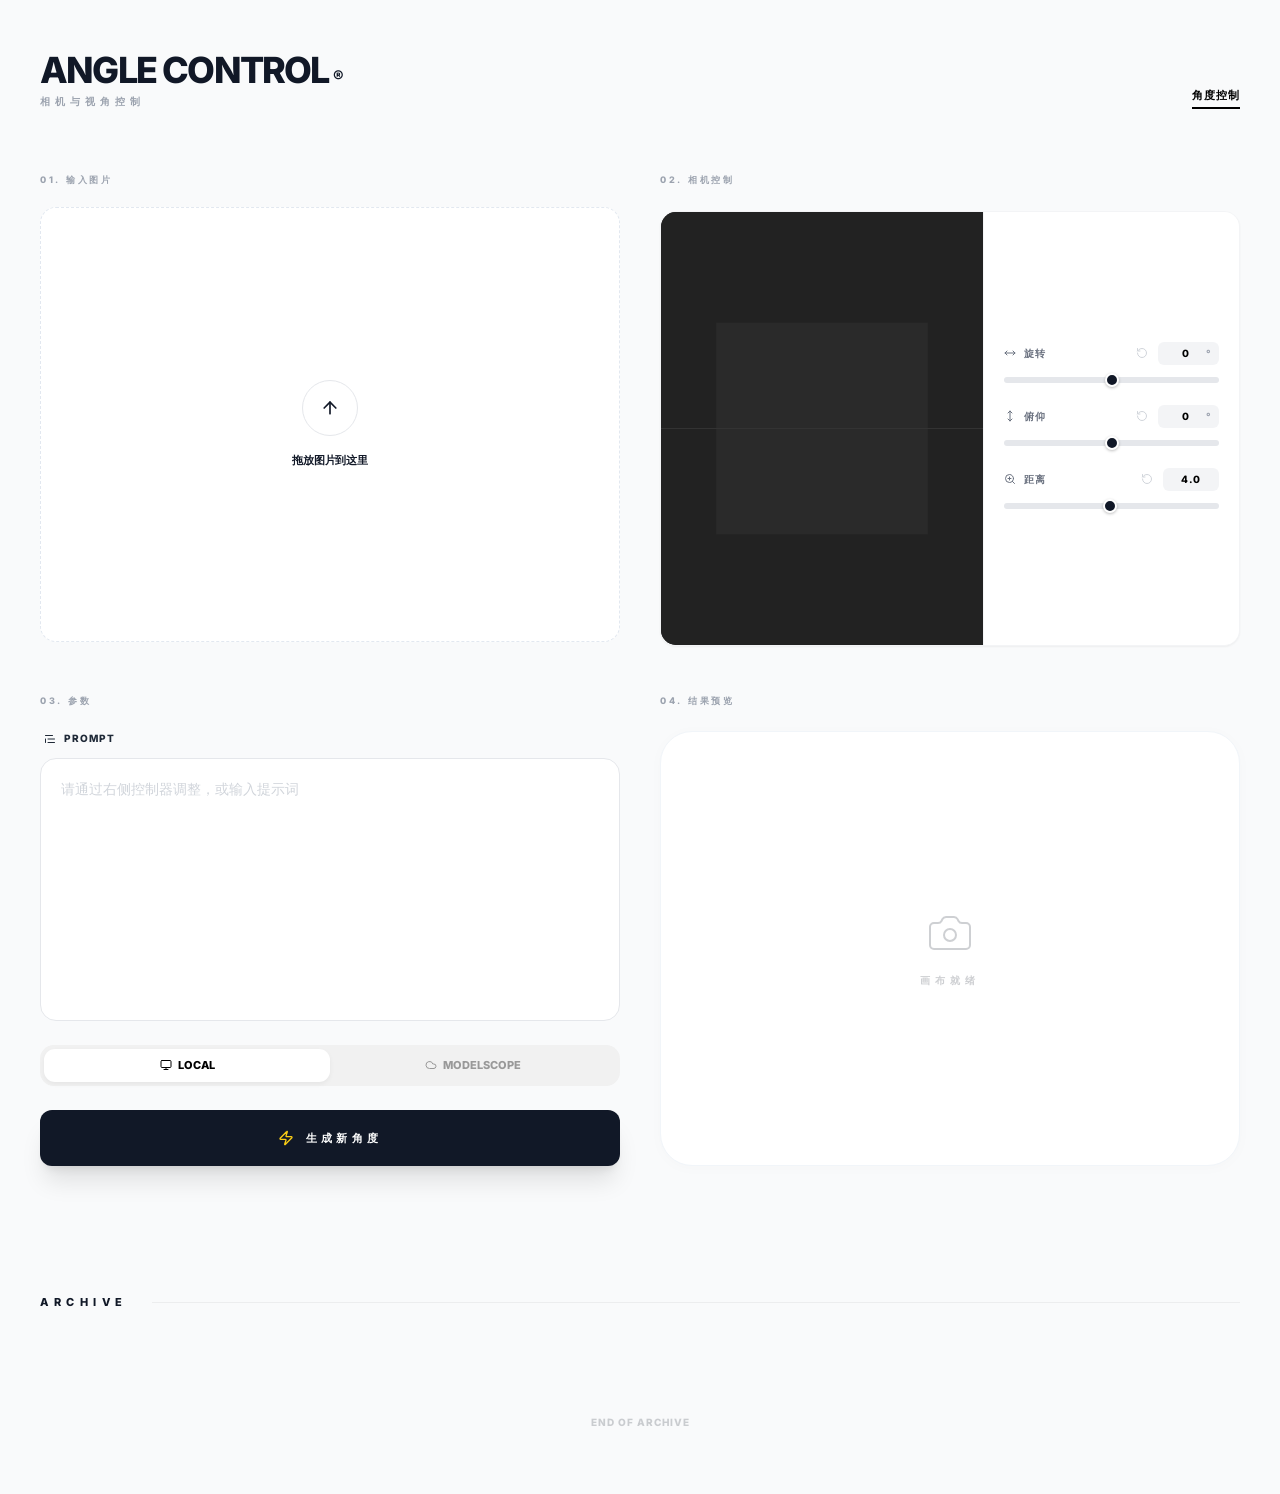
==== commit 49394bad: "功能更新" ====
--- a/static/angle.html
+++ b/static/angle.html
@@ -17,21 +17,21 @@
             } catch(e) {}
         })();
     </script>
-    <script src="/static/vendor/js/tailwindcss-cdn.js?v=2026.05.25.2"></script>
-    <script src="/static/vendor/js/lucide.js?v=2026.05.25.2"></script>
-    <script src="/static/js/theme.js?v=2026.05.25.2"></script>
-    <script src="/static/js/i18n.js?v=2026.05.25.2"></script>
-    <script src="/static/js/image-preview.js?v=2026.05.25.2"></script>
-    <script src="/static/js/history-bulk-manager.js?v=2026.05.25.2"></script>
+    <script src="/static/vendor/js/tailwindcss-cdn.js?v=2026.07.3.1782696751"></script>
+    <script src="/static/vendor/js/lucide.js?v=2026.07.3.1782696749"></script>
+    <script src="/static/js/theme.js?v=2026.07.3.1783117645"></script>
+    <script src="/static/js/i18n.js?v=2026.07.3.1783116068"></script>
+    <script src="/static/js/image-preview.js?v=2026.07.3.1782696713"></script>
+    <script src="/static/js/history-bulk-manager.js?v=2026.07.3.1782696703"></script>
     <script type="importmap">
         {
             "imports": {
-                "three": "/static/vendor/js/three-0.160.0.module.js?v=2026.05.25.2"
+                "three": "/static/vendor/js/three-0.160.0.module.js?v=2026.07.3"
             }
         }
     </script>
     <style>
-        @import url('/static/vendor/css/fonts.css?v=2026.05.25.2');
+        @import url('/static/vendor/css/fonts.css?v=2026.07.3.1782696732');
 
         :root {
             --accent: #111827;
@@ -224,8 +224,57 @@
             transition: transform 0.3s var(--easing);
             z-index: 1;
         }
+
+        /* 角度控制滑块：明/暗模式都保持清晰的轨道与滑块 */
+        #rotate-h, #rotate-v, #distance {
+            -webkit-appearance: none;
+            appearance: none;
+            background: #e5e7eb !important;
+            border-radius: 9999px;
+            outline: none;
+        }
+        #rotate-h::-webkit-slider-thumb,
+        #rotate-v::-webkit-slider-thumb,
+        #distance::-webkit-slider-thumb {
+            -webkit-appearance: none;
+            appearance: none;
+            width: 14px;
+            height: 14px;
+            border-radius: 50%;
+            background: #111827;
+            border: 2px solid #fff;
+            box-shadow: 0 1px 3px rgba(0, 0, 0, 0.25);
+            cursor: pointer;
+        }
+        #rotate-h::-moz-range-thumb,
+        #rotate-v::-moz-range-thumb,
+        #distance::-moz-range-thumb {
+            width: 14px;
+            height: 14px;
+            border-radius: 50%;
+            background: #111827;
+            border: 2px solid #fff;
+            cursor: pointer;
+        }
+        html.studio-theme-dark #rotate-h,
+        html.studio-theme-dark #rotate-v,
+        html.studio-theme-dark #distance {
+            background: #2a3444 !important;
+        }
+        html.studio-theme-dark #rotate-h::-webkit-slider-thumb,
+        html.studio-theme-dark #rotate-v::-webkit-slider-thumb,
+        html.studio-theme-dark #distance::-webkit-slider-thumb {
+            background: #d8dee9;
+            border-color: #0f141d;
+        }
+        html.studio-theme-dark #rotate-h::-moz-range-thumb,
+        html.studio-theme-dark #rotate-v::-moz-range-thumb,
+        html.studio-theme-dark #distance::-moz-range-thumb {
+            background: #d8dee9;
+            border-color: #0f141d;
+        }
     </style>
-    <link rel="stylesheet" href="/static/css/theme.css?v=2026.05.25.2">
+    <link rel="stylesheet" href="/static/css/theme.css?v=2026.07.3.1782696682">
 </head>
 
 <body class="selection:bg-black selection:text-white">
@@ -904,19 +953,22 @@
         async function runCloudTask() {
             if (!uploadedFile) throw new Error("Please upload an image first");
 
-            // Get token from centralized management (Personal -> Global)
-            let token = localStorage.getItem('modelscope_api_token');
-            
-            if (!token) {
-                try {
-                    const res = await fetch('/api/config/token');
-                    if (res.ok) {
-                        const data = await res.json();
-                        if (data.token) token = data.token;
-                    }
-                } catch (e) {
-                    console.warn("Failed to fetch global token", e);
+            // Get token from centralized management (Global server token first, legacy localStorage fallback)
+            let token = '';
+            try {
+                const res = await fetch('/api/config/token');
+                if (res.ok) {
+                    const data = await res.json();
+                    if (data.token) token = data.token;
                 }
+            } catch (e) {
+                console.warn("Failed to fetch global token", e);
+            }
+            if (token) {
+                // 自愈：清掉可能过期的旧版本地 Token，避免覆盖服务端有效 Token
+                try { localStorage.removeItem('modelscope_api_token'); } catch (e) { }
+            } else {
+                token = localStorage.getItem('modelscope_api_token') || '';
             }
 
             if (!token) {
